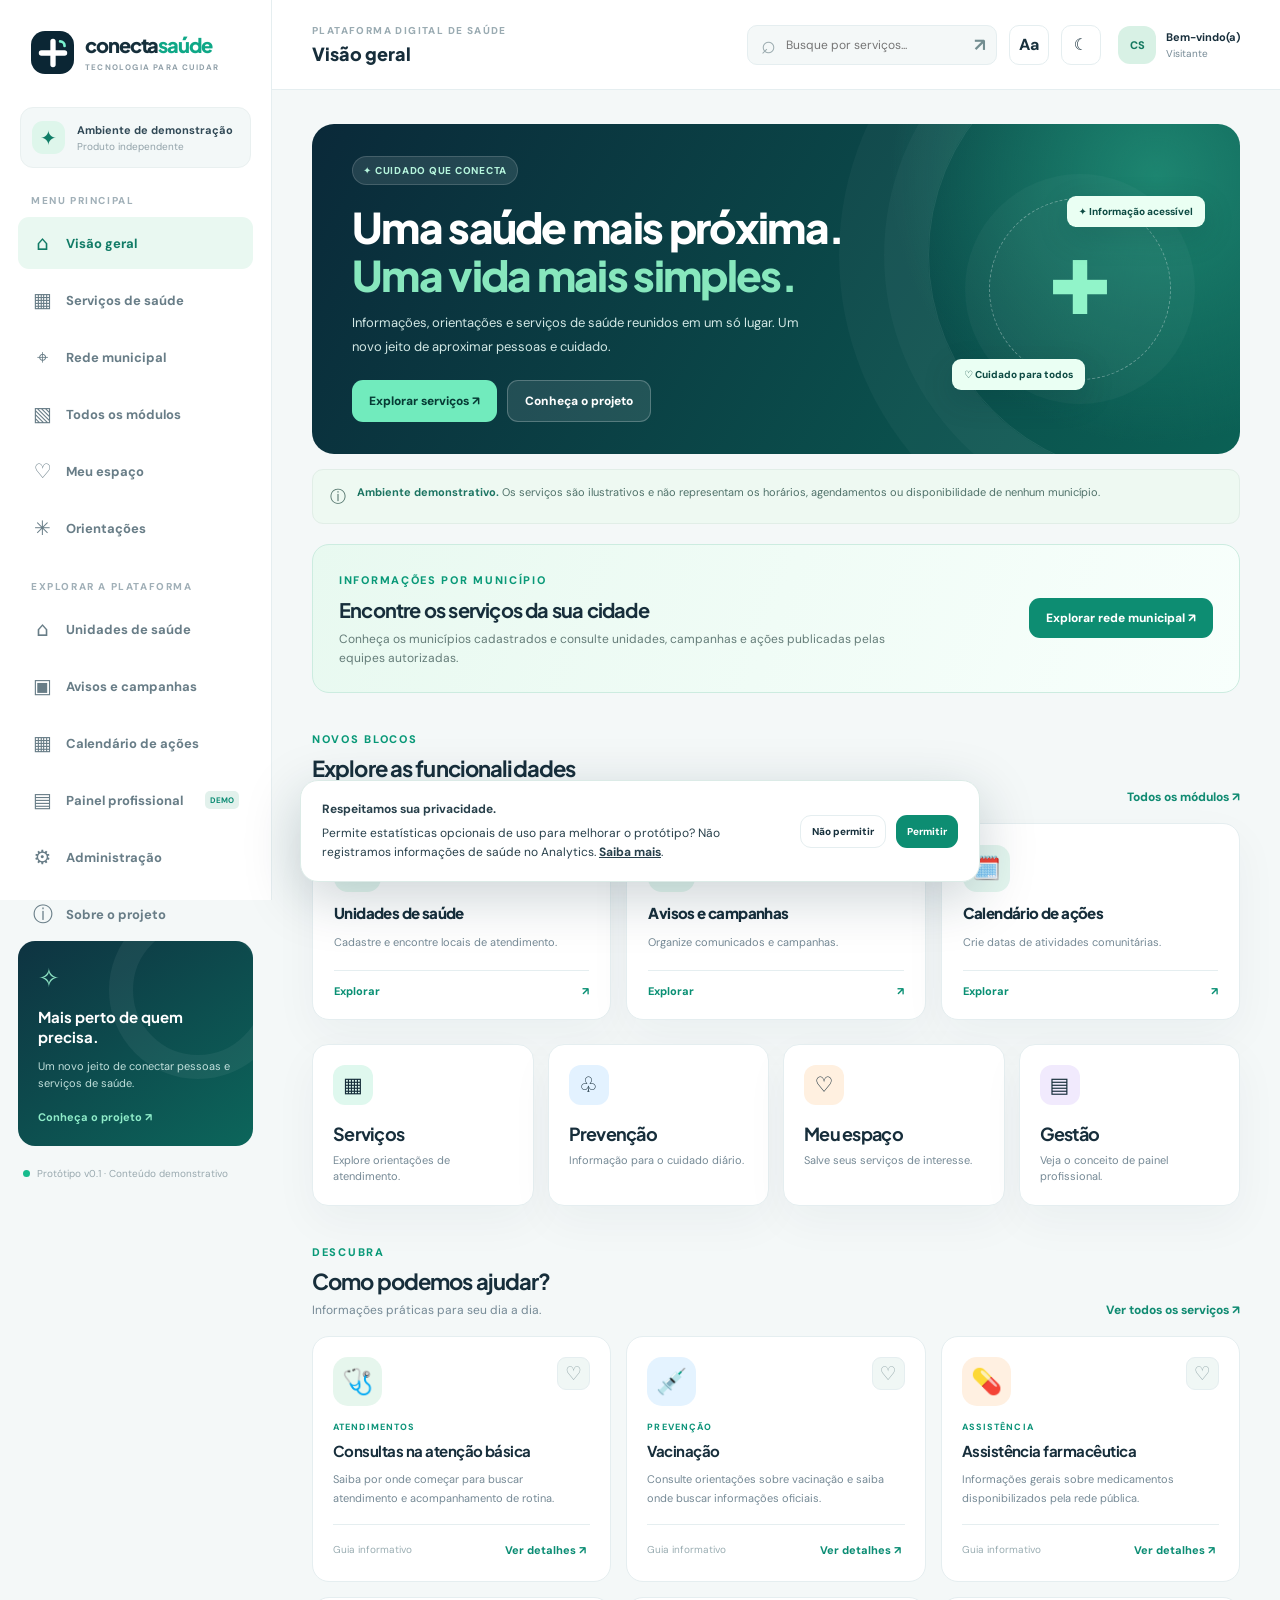
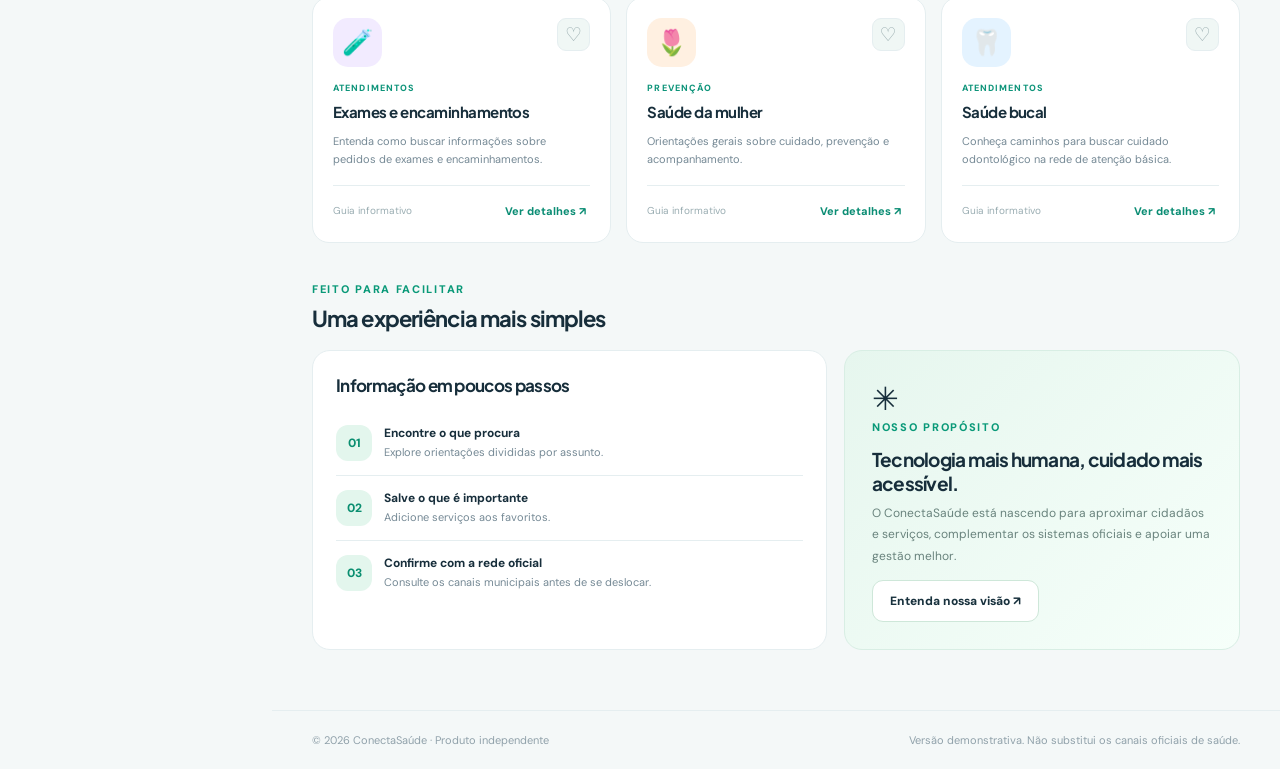
==== index.html @ b029bf80 "fix(pages): servir app via index na raiz e desativar Jekyll" ====
<!doctype html>
<html lang="pt-BR">
<head>
  <meta charset="UTF-8">
  <meta name="viewport" content="width=device-width, initial-scale=1">
  <title>ConectaSaúde — Abrindo aplicativo</title>
  <meta name="robots" content="noindex,follow">
  <meta name="theme-color" content="#0b2431">
  <meta http-equiv="refresh" content="0; url=./docs/">
  <script>
    // A origem do GitHub Pages publica a raiz da branch. A aplicação está em /docs/.
    // Conservar a seção atual (#servicos, #administracao etc.) durante o redirecionamento.
    const url = new URL("./docs/", window.location.href);
    url.search = window.location.search;
    url.hash = window.location.hash;
    window.location.replace(url.href);
  </script>
  <style>
    * { box-sizing: border-box; }
    body { min-height: 100vh; margin: 0; display: grid; place-items: center;
      background: #f4f8f8; color: #193a3e; font-family: system-ui, sans-serif; }
    main { max-width: 480px; text-align: center; padding: 32px; }
    h1 { font-size: 1.6rem; }
    a { color: #087866; font-weight: 700; }
  </style>
</head>
<body>
  <main>
    <h1>ConectaSaúde</h1>
    <p>Estamos abrindo o aplicativo...</p>
    <p><a href="./docs/">Toque aqui para entrar caso o redirecionamento não ocorra.</a></p>
  </main>
</body>
</html>
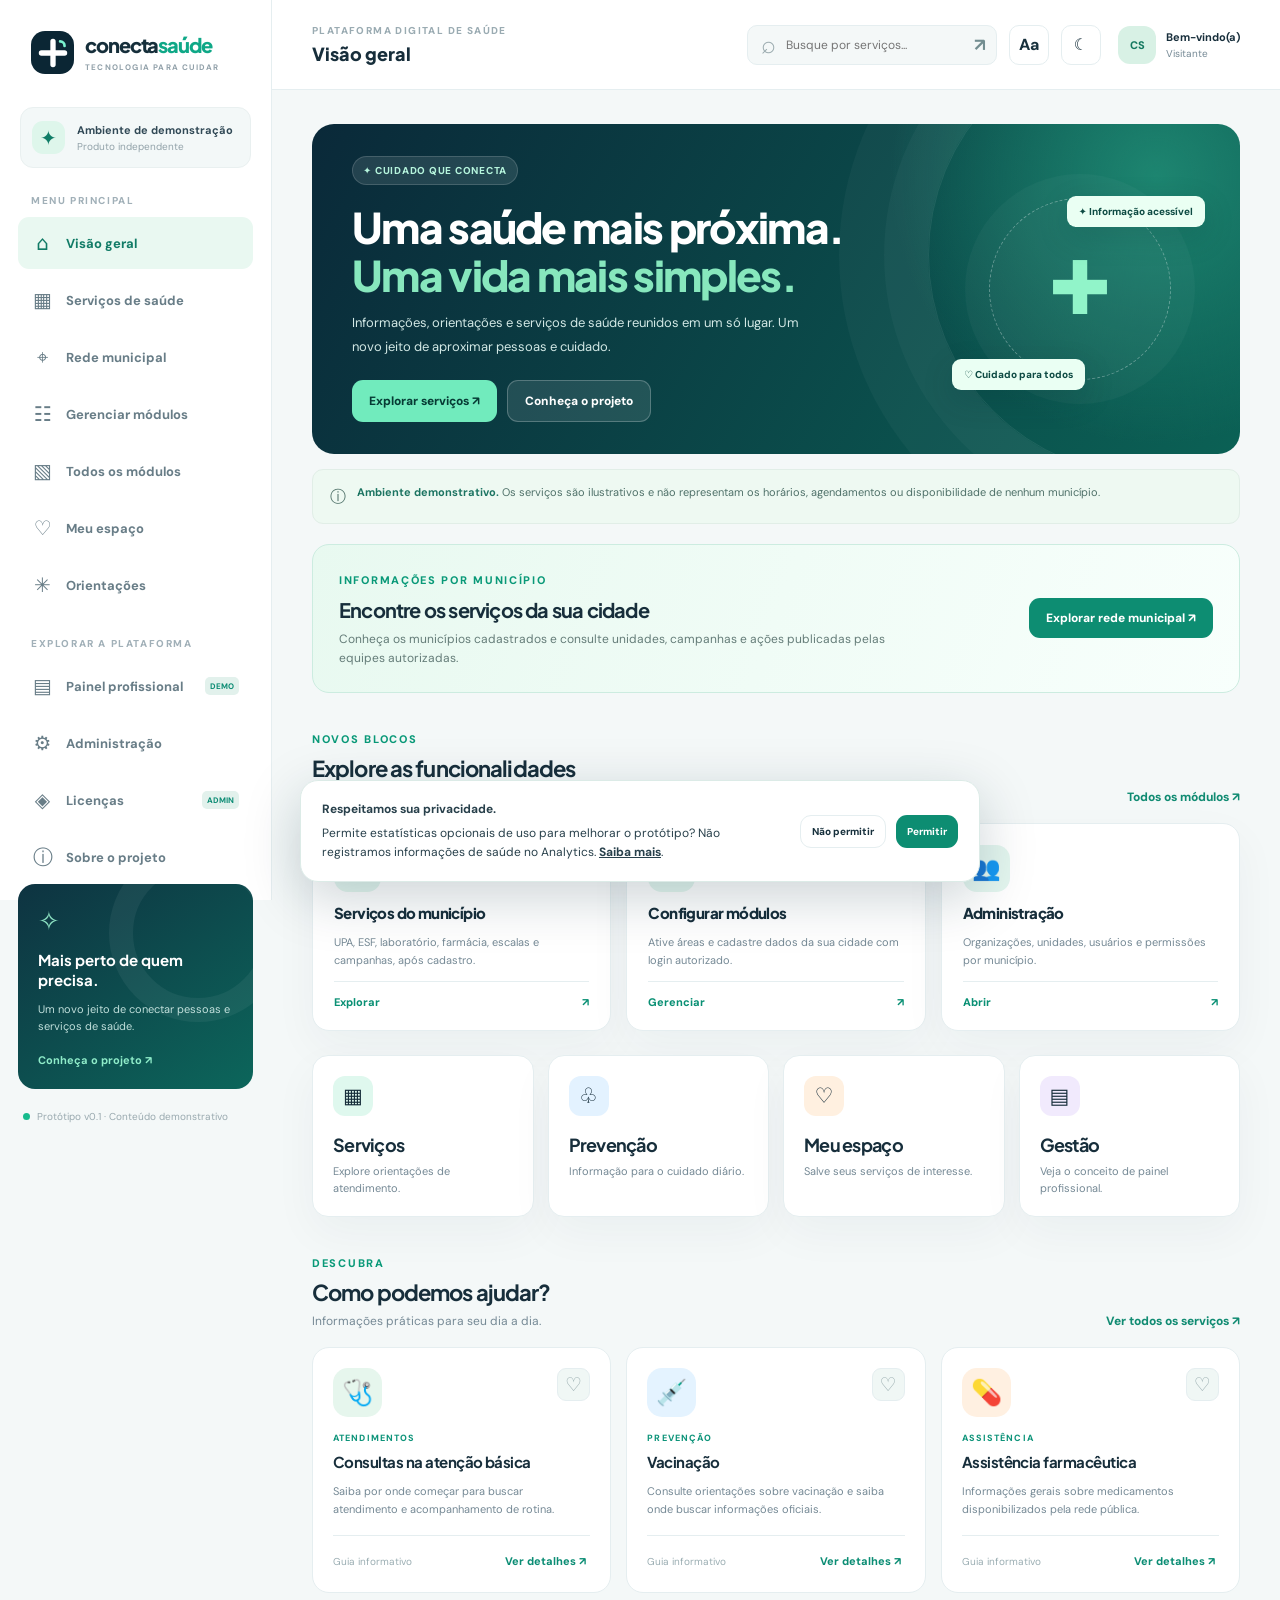
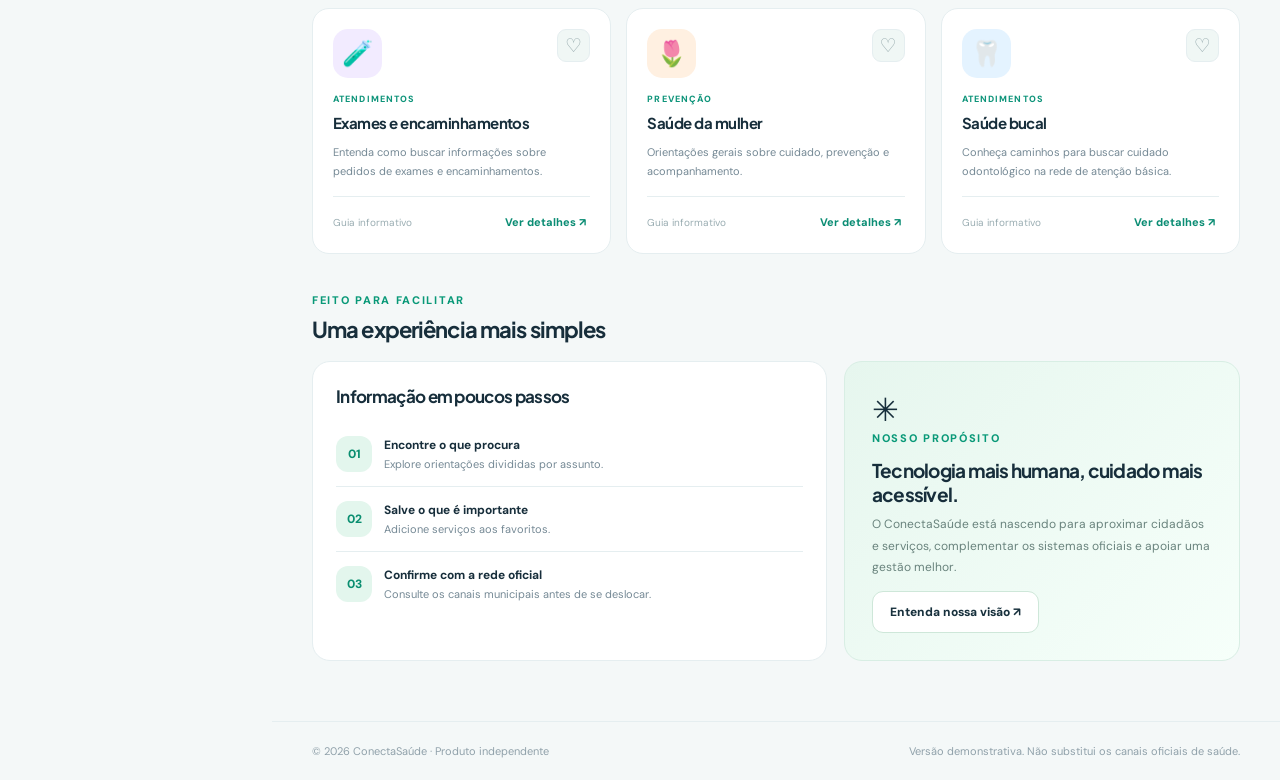
==== commit 581f5d09: "feat: migrar módulos do ConecteBR para portal municipal vazio e configurável" ====
--- a/index.html
+++ b/index.html
@@ -2,33 +2,85 @@
 <html lang="pt-BR">
 <head>
   <meta charset="UTF-8">
-  <meta name="viewport" content="width=device-width, initial-scale=1">
-  <title>ConectaSaúde — Abrindo aplicativo</title>
-  <meta name="robots" content="noindex,follow">
+  <meta name="viewport" content="width=device-width, initial-scale=1, viewport-fit=cover">
   <meta name="theme-color" content="#0b2431">
-  <meta http-equiv="refresh" content="0; url=./docs/">
-  <script>
-    // A origem do GitHub Pages publica a raiz da branch. A aplicação está em /docs/.
-    // Conservar a seção atual (#servicos, #administracao etc.) durante o redirecionamento.
-    const url = new URL("./docs/", window.location.href);
-    url.search = window.location.search;
-    url.hash = window.location.hash;
-    window.location.replace(url.href);
-  </script>
-  <style>
-    * { box-sizing: border-box; }
-    body { min-height: 100vh; margin: 0; display: grid; place-items: center;
-      background: #f4f8f8; color: #193a3e; font-family: system-ui, sans-serif; }
-    main { max-width: 480px; text-align: center; padding: 32px; }
-    h1 { font-size: 1.6rem; }
-    a { color: #087866; font-weight: 700; }
-  </style>
+  <meta name="description" content="ConectaSaúde: serviços, informações e cuidado mais perto de você. Plataforma independente em demonstração.">
+  <meta name="color-scheme" content="light dark">
+  <title>ConectaSaúde | Saúde mais próxima</title>
+  <link rel="icon" type="image/svg+xml" href="./docs/icon.svg">
+  <link rel="manifest" href="./docs/manifest.webmanifest">
+  <link rel="preconnect" href="https://fonts.googleapis.com">
+  <link rel="preconnect" href="https://fonts.gstatic.com" crossorigin>
+  <link href="https://fonts.googleapis.com/css2?family=DM+Sans:wght@400;500;600;700&family=Plus+Jakarta+Sans:wght@400;500;600;700;800&display=swap" rel="stylesheet">
+  <link rel="stylesheet" href="./docs/styles.css">
 </head>
 <body>
-  <main>
-    <h1>ConectaSaúde</h1>
-    <p>Estamos abrindo o aplicativo...</p>
-    <p><a href="./docs/">Toque aqui para entrar caso o redirecionamento não ocorra.</a></p>
-  </main>
+  <div class="app-shell">
+    <aside class="sidebar" aria-label="Navegação principal">
+      <a class="brand" href="#inicio" aria-label="ConectaSaúde — início">
+        <span class="brand-mark" aria-hidden="true"><svg viewBox="0 0 36 36" width="32" height="32" fill="none"><path d="M18 5v26M5 18h26" stroke="currentColor" stroke-width="6" stroke-linecap="round"/><path d="M26 5c2.8 0 5 2.2 5 5" stroke="#7af2cf" stroke-width="3" stroke-linecap="round"/></svg></span>
+        <span class="brand-type">conecta<span>saúde</span><small>TECNOLOGIA PARA CUIDAR</small></span>
+      </a>
+      <div class="workspace">
+        <span class="workspace-icon">✦</span>
+        <div><strong>Ambiente de demonstração</strong><small>Produto independente</small></div>
+      </div>
+      <p class="nav-label">MENU PRINCIPAL</p>
+      <nav class="sidebar-nav" aria-label="Seções do aplicativo">
+        <a href="#inicio" data-nav="inicio"><span aria-hidden="true">⌂</span> Visão geral</a>
+        <a href="#servicos" data-nav="servicos"><span aria-hidden="true">▦</span> Serviços de saúde</a>
+        <a href="#rede" data-nav="rede"><span aria-hidden="true">⌖</span> Rede municipal</a>
+        <a href="#gestao-modulos" data-nav="gestao-modulos"><span aria-hidden="true">☷</span> Gerenciar módulos</a>
+        <a href="#modulos" data-nav="modulos"><span aria-hidden="true">▧</span> Todos os módulos</a>
+        <a href="#meu-espaco" data-nav="meu-espaco"><span aria-hidden="true">♡</span> Meu espaço</a>
+        <a href="#orientacoes" data-nav="orientacoes"><span aria-hidden="true">✳</span> Orientações</a>
+      </nav>
+      <p class="nav-label nav-label--second">EXPLORAR A PLATAFORMA</p>
+      <nav class="sidebar-nav" aria-label="Ferramentas de demonstração">
+        
+        
+        
+        <a href="#gestao" data-nav="gestao"><span aria-hidden="true">▤</span> Painel profissional <em>DEMO</em></a>
+        <a href="#administracao" data-nav="administracao"><span aria-hidden="true">⚙</span> Administração</a>
+        <a href="#assinaturas" data-nav="assinaturas"><span aria-hidden="true">◈</span> Licenças <em>ADMIN</em></a>
+        <a href="#sobre" data-nav="sobre"><span aria-hidden="true">ⓘ</span> Sobre o projeto</a>
+      </nav>
+      <div class="sidebar-bottom">
+        <div class="help-card"><span class="help-illustration" aria-hidden="true">✧</span><strong>Mais perto de quem precisa.</strong><p>Um novo jeito de conectar pessoas e serviços de saúde.</p><a href="#sobre">Conheça o projeto <span aria-hidden="true">↗</span></a></div>
+        <div class="sidebar-foot"><span class="status-dot"></span> Protótipo v0.1 · Conteúdo demonstrativo</div>
+      </div>
+    </aside>
+    <div class="workspace-main">
+      <header class="topbar">
+        <div class="topbar-location"><span class="topbar-eyebrow">PLATAFORMA DIGITAL DE SAÚDE</span><strong id="pageTitle">Visão geral</strong></div>
+        <div class="topbar-actions">
+          <form class="top-search" id="globalSearchForm" role="search">
+            <span aria-hidden="true">⌕</span>
+            <input id="globalSearch" type="search" name="busca" placeholder="Busque por serviços..." aria-label="Buscar serviços de saúde" autocomplete="off">
+            <button type="submit" aria-label="Buscar">↗</button>
+          </form>
+          <button class="icon-button" id="textSizeButton" title="Aumentar texto" aria-label="Alternar tamanho do texto">Aa</button>
+          <button class="icon-button" id="themeButton" title="Alternar tema" aria-label="Alternar tema claro e escuro">☾</button>
+          <div class="profile-chip" aria-label="Ambiente de demonstração"><span class="avatar">CS</span><span><strong>Bem-vindo(a)</strong><small>Visitante</small></span></div>
+        </div>
+      </header>
+      <main id="view" class="page-content" tabindex="-1" aria-live="polite">
+        <div class="loading"><span class="loading-dot"></span> Preparando sua experiência...</div>
+      </main>
+      <footer class="footer"><span>© <span id="year"></span> ConectaSaúde · Produto independente</span><span>Versão demonstrativa. Não substitui os canais oficiais de saúde.</span></footer>
+    </div>
+    <nav class="bottom-nav" aria-label="Navegação para celular">
+      <a href="#inicio" data-nav="inicio"><span>⌂</span> Início</a>
+      <a href="#rede" data-nav="rede"><span>⌖</span> Minha cidade</a>
+      <a href="#meu-espaco" data-nav="meu-espaco"><span>♡</span> Meu espaço</a>
+      <a href="#modulos" data-nav="modulos"><span>▧</span> Módulos</a>
+    </nav>
+  </div>
+  <dialog id="serviceDialog" class="service-dialog" aria-labelledby="dialogTitle">
+    <div id="dialogContent"></div>
+  </dialog>
+  <div id="toast" class="toast" role="status" aria-live="polite" aria-atomic="true"></div>
+  <div id="analyticsBanner" class="consent-banner" hidden></div>
+  <script src="./docs/app.js" type="module"></script>
 </body>
-</html>
+</html>
--- a/docs/styles.css
+++ b/docs/styles.css
@@ -0,0 +1,142 @@
+:root{font-family:"DM Sans",system-ui,-apple-system,sans-serif;color:#172e3b;background:#f4f8f8;font-synthesis:none;--bg:#f4f8f8;--surface:#fff;--surface-alt:#f0f7f5;--text:#18313d;--muted:#758995;--line:#e5eef0;--brand:#0f846e;--brand-dark:#0b665b;--dark:#0b2634;--mint:#e6f8ef;--shadow:0 16px 45px rgba(22,49,59,.045)}
+*{box-sizing:border-box}html{scroll-behavior:smooth}body{margin:0;min-width:320px}button,input,select{font:inherit}button{cursor:pointer}a{text-decoration:none;color:inherit}h1,h2,h3,h4,p{margin-top:0}h1,h2,h3,h4{font-family:"Plus Jakarta Sans",sans-serif;letter-spacing:-.04em}button:focus-visible,a:focus-visible,input:focus-visible{outline:3px solid #70d6b7;outline-offset:3px}button:disabled{opacity:.55;cursor:not-allowed}
+.app-shell{display:grid;grid-template-columns:272px minmax(0,1fr);min-height:100vh}.sidebar{background:#fff;border-right:1px solid var(--line);padding:31px 18px 20px;display:flex;flex-direction:column;min-height:100vh;position:sticky;top:0;height:100vh}.brand{display:flex;gap:11px;align-items:center;padding:0 13px 33px}.brand-mark{width:43px;height:43px;display:grid;place-items:center;background:var(--dark);color:#fff;border-radius:14px}.brand-type{font-family:"Plus Jakarta Sans",sans-serif;color:#162f3b;font-weight:800;font-size:20px;letter-spacing:-1.1px;line-height:1}.brand-type>span{color:#0fa887}.brand-type small{display:block;font-family:"DM Sans",sans-serif;font-weight:700;letter-spacing:1.2px;font-size:8px;color:#91a0a9;margin-top:8px}.workspace{margin:0 2px 26px;display:flex;align-items:center;gap:12px;background:#f3f8f8;border:1px solid #e9f0f0;border-radius:13px;padding:13px 11px}.workspace-icon{width:33px;height:33px;display:grid;place-items:center;border-radius:11px;background:#def6eb;color:#107d67;font-size:20px}.workspace strong{display:block;font-size:11px;color:#314956}.workspace small{display:block;margin-top:3px;font-size:10px;color:#92a2a9}.nav-label{margin:0 13px 10px;font-size:10px;letter-spacing:1.6px;font-weight:800;color:#a1b0b8}.nav-label--second{margin-top:26px}.sidebar-nav{display:grid;gap:5px}.sidebar-nav a{padding:13px 14px;color:#687d87;display:flex;align-items:center;gap:13px;font-size:13px;font-weight:700;border-radius:11px;transition:.18s}.sidebar-nav a>span{font-size:20px;width:21px;text-align:center;font-weight:400}.sidebar-nav a.active,.sidebar-nav a:hover{background:#e9f8f1;color:#117b66}.sidebar-nav em{font-size:8px;margin-left:auto;background:#e2f1ec;padding:4px 5px;border-radius:5px;font-style:normal;color:#0a8b73}.sidebar-bottom{margin-top:auto}.help-card{background:linear-gradient(145deg,#0e3341,#0c665b);border-radius:17px;padding:20px;color:#fff;position:relative;overflow:hidden}.help-card:after{content:"";position:absolute;right:-34px;top:-40px;width:130px;height:130px;border:24px solid #ffffff0e;border-radius:50%}.help-illustration{font-size:26px;color:#8ce1c2;display:block;margin-bottom:12px}.help-card strong{font:700 15px/1.35 "Plus Jakarta Sans",sans-serif;display:block;max-width:156px}.help-card p{font-size:11px;line-height:1.6;color:#c0dfdb;margin:10px 0 12px}.help-card a{font-size:11px;font-weight:700;color:#8fecc9}.sidebar-foot{font-size:10px;color:#99a9af;display:flex;gap:7px;align-items:center;margin:21px 5px 1px}.status-dot{width:7px;height:7px;border-radius:50%;background:#17bb8d}
+.workspace-main{min-width:0;display:flex;flex-direction:column}.topbar{height:90px;background:var(--surface);border-bottom:1px solid var(--line);padding:0 40px;display:flex;align-items:center;justify-content:space-between;gap:20px}.topbar-location{display:flex;flex-direction:column;gap:6px}.topbar-eyebrow{font-size:10px;font-weight:800;color:#9aabb2;letter-spacing:1.4px}.topbar-location strong{font:800 18px/1.2 "Plus Jakarta Sans",sans-serif}.topbar-actions{display:flex;align-items:center;gap:12px}.top-search{height:40px;display:flex;align-items:center;gap:8px;border:1px solid var(--line);border-radius:10px;background:var(--bg);padding:0 6px 0 13px}.top-search>span{font-size:25px;line-height:0;color:#9babaf}.top-search input{background:transparent;border:0;outline:0;width:178px;font-size:12px;color:var(--text)}.top-search button{border:0;background:transparent;color:#738e91;font-weight:700;font-size:18px;padding:4px}.icon-button{border:1px solid var(--line);background:var(--surface);border-radius:10px;color:var(--text);height:40px;min-width:40px;font-weight:800}.icon-button:hover{background:var(--surface-alt)}.profile-chip{display:flex;align-items:center;gap:10px;margin-left:5px}.avatar{width:38px;height:38px;border-radius:12px;background:#d8f1e5;color:#13785f;display:grid;place-items:center;font-size:11px;font-weight:800}.profile-chip strong,.profile-chip small{display:block;white-space:nowrap}.profile-chip strong{font-size:11px}.profile-chip small{color:var(--muted);font-size:10px;margin-top:3px}
+.page-content{flex:1;max-width:1510px;width:100%;margin:auto;padding:34px 40px 60px}.footer{padding:22px 40px;display:flex;justify-content:space-between;gap:20px;font-size:11px;color:#90a1aa;border-top:1px solid var(--line);margin-top:auto}.bottom-nav{display:none}.section-kicker{text-transform:uppercase;font-size:11px;letter-spacing:1.7px;color:#099978;font-weight:800}.section-head{display:flex;align-items:end;justify-content:space-between;gap:18px;margin:34px 0 18px}.section-head h2{margin:6px 0 0;font-size:22px}.section-head p{margin:7px 0 0;font-size:12px;color:var(--muted)}.text-link{font-weight:800;font-size:12px;color:#108b72;white-space:nowrap}.text-link:hover{text-decoration:underline}.eyebrow{display:inline-flex;align-items:center;gap:8px;padding:7px 10px;border-radius:40px;background:#ffffff1b;border:1px solid #ffffff26;font-size:10px;font-weight:800;letter-spacing:.75px;color:#b5f4dc}
+.hero{background:radial-gradient(circle at 91% 16%,#1d8570 0,transparent 30%),linear-gradient(120deg,#0a2939,#0b6155);border-radius:22px;color:#fff;min-height:270px;padding:32px 40px;position:relative;overflow:hidden;display:flex;align-items:center;justify-content:space-between;gap:15px}.hero:after{content:"";position:absolute;width:440px;height:440px;border:1px solid #ffffff15;border-radius:50%;right:-130px;top:-90px;box-shadow:0 0 0 44px #ffffff08,0 0 0 89px #ffffff08}.hero-copy{max-width:575px;z-index:1}.hero h1{font-size:clamp(27px,3.3vw,43px);line-height:1.14;margin:18px 0 12px;font-weight:800}.hero h1 span{color:#87e7bd}.hero p{font-size:13px;line-height:1.8;color:#d2e8e5;max-width:450px;margin-bottom:22px}.hero-actions,.button-row{display:flex;gap:10px;flex-wrap:wrap}.btn{border:0;border-radius:11px;padding:12px 17px;display:inline-flex;justify-content:center;align-items:center;gap:9px;font-weight:800;font-size:12px;transition:transform .15s,background .15s}.btn:hover{transform:translateY(-1px)}.btn-primary{background:#71ebbd;color:#073b35}.btn-primary:hover{background:#a5fbd5}.btn-light{background:#ffffff1a;color:#fff;border:1px solid #ffffff3b}.btn-outline{background:var(--surface);border:1px solid var(--line);color:var(--text)}.btn-solid{background:#0d8d72;color:#fff}.hero-visual{width:240px;height:215px;display:grid;place-items:center;position:relative;z-index:1;flex-shrink:0}.hero-orbit{height:182px;width:182px;border-radius:50%;border:1px dashed #ffffff55;display:grid;place-items:center;background:#ffffff0c;box-shadow:0 0 0 24px #ffffff08}.hero-heart{font-size:74px;font-weight:700;color:#91f4c9;line-height:1}.float-pill{position:absolute;display:flex;align-items:center;gap:7px;color:#0e4b43;background:#eafff3;box-shadow:0 10px 30px #092e3430;font-size:10px;font-weight:800;padding:9px 12px;border-radius:9px}.float-pill--one{top:14px;right:-5px}.float-pill--two{bottom:7px;left:-8px}
+.notice{display:flex;align-items:flex-start;gap:11px;padding:13px 17px;border:1px solid #e1eee7;background:#eef9f2;border-radius:11px;color:#4f7169;font-size:11px;line-height:1.7;margin:15px 0 0}.notice strong{color:#1c7462}.notice-icon{font-size:16px;flex-shrink:0}.stats-grid{display:grid;grid-template-columns:repeat(4,minmax(0,1fr));gap:14px;margin-top:24px}.stat-card{background:var(--surface);border:1px solid var(--line);border-radius:16px;padding:20px;box-shadow:var(--shadow)}.stat-icon{width:40px;height:40px;display:grid;place-items:center;border-radius:12px;margin-bottom:17px;font-size:21px}.stat-icon--mint{background:#dff8ee}.stat-icon--blue{background:#e3f2ff}.stat-icon--peach{background:#fff0e0}.stat-icon--violet{background:#f1eafd}.stat-card h3{font-size:18px;margin:0 0 7px}.stat-card p{font-size:11px;color:var(--muted);margin:0;line-height:1.5}
+.service-grid{display:grid;grid-template-columns:repeat(3,minmax(0,1fr));gap:15px}.service-card{background:var(--surface);border:1px solid var(--line);border-radius:17px;padding:20px;min-width:0;display:flex;flex-direction:column;transition:transform .18s,box-shadow .18s}.service-card:hover{transform:translateY(-3px);box-shadow:0 18px 35px #092e3412}.service-top{display:flex;justify-content:space-between;align-items:flex-start;margin-bottom:15px}.service-icon{width:49px;height:49px;display:grid;place-items:center;border-radius:15px;font-size:25px;background:#e6f6ed}.service-icon[data-tone="blue"]{background:#e4f3ff}.service-icon[data-tone="peach"]{background:#fff0e1}.service-icon[data-tone="violet"]{background:#f2ebff}.favorite-btn{height:33px;width:33px;display:grid;place-items:center;border-radius:9px;background:var(--surface-alt);border:1px solid var(--line);font-size:19px;color:#95a9ac}.favorite-btn.is-favorite{background:#fff0ee;color:#df6d6d;border-color:#fce1dd}.service-card .category{font-size:9px;text-transform:uppercase;letter-spacing:1.1px;font-weight:800;color:#0e947a}.service-card h3{font-size:15px;margin:7px 0 9px;line-height:1.45;letter-spacing:-.035em}.service-card p{font-size:11px;color:var(--muted);line-height:1.7;flex:1;margin-bottom:16px}.service-bottom{display:flex;align-items:center;justify-content:space-between;gap:9px;padding-top:14px;border-top:1px solid var(--line)}.service-bottom small{font-size:10px;color:#9aadb2}.service-bottom button{font-size:11px;font-weight:800;border:0;background:none;color:#0b8d74;padding:4px}
+.split-grid{display:grid;grid-template-columns:minmax(0,1.3fr) minmax(260px,1fr);gap:17px}.panel{background:var(--surface);border:1px solid var(--line);border-radius:18px;padding:23px}.panel h3{font-size:17px;margin-bottom:15px}.panel p{font-size:12px;line-height:1.8;color:var(--muted)}.step-row{display:flex;align-items:center;gap:12px;padding:14px 0;border-bottom:1px solid var(--line)}.step-row:last-child{border:0}.step-number{background:#e3f6ed;color:#0a8e70;border-radius:12px;display:grid;place-items:center;flex:0 0 36px;height:36px;font-weight:800;font-size:12px}.step-row strong{display:block;font-size:12px}.step-row small{display:block;margin-top:4px;font-size:11px;color:var(--muted);line-height:1.4}.feature-panel{background:linear-gradient(135deg,#e6f6ee,#f6fffa);border:1px solid #d8eee4;border-radius:18px;padding:27px}.feature-panel h3{font-size:19px;margin:13px 0 8px}.feature-panel p{font-size:12px;line-height:1.8;color:#69837d}.feature-panel .feature-icon{font-size:32px}.feature-panel .btn-outline{border:1px solid #cee7d9}
+.page-heading{display:flex;justify-content:space-between;align-items:flex-start;gap:20px;margin:4px 0 22px}.page-heading h1{font-size:clamp(24px,3vw,34px);margin:6px 0 8px}.page-heading p{font-size:13px;color:var(--muted);line-height:1.7;max-width:700px;margin:0}.pill{display:inline-flex;align-items:center;background:#e6f7ef;color:#11836b;border-radius:100px;padding:7px 11px;white-space:nowrap;font-size:10px;font-weight:800}.filter-bar{display:flex;flex-wrap:wrap;gap:9px;margin:18px 0 22px}.filter-btn{border:1px solid var(--line);border-radius:100px;background:var(--surface);color:#728792;padding:10px 16px;font-size:11px;font-weight:800}.filter-btn.active,.filter-btn:hover{background:#0d846b;color:#fff;border-color:#0d846b}.search-inline{display:flex;align-items:center;gap:10px;padding:12px 14px;border:1px solid var(--line);background:var(--surface);border-radius:12px;width:100%;max-width:430px;margin:16px 0}.search-inline input{border:0;outline:0;flex:1;color:var(--text);background:transparent;font-size:12px;min-width:0}.empty-state{text-align:center;padding:52px 24px;background:var(--surface);border:1px dashed #cadae0;border-radius:18px;color:var(--muted)}.empty-state strong{display:block;color:var(--text);font-size:15px;margin:12px 0 7px}.empty-state p{font-size:12px;line-height:1.7}.mini-list{display:grid;gap:9px}.check-row{display:flex;gap:12px;align-items:center;padding:13px;border:1px solid var(--line);border-radius:12px;background:var(--surface)}.check-row input{accent-color:#0c9274;width:17px;height:17px}.check-row span{font-size:12px;font-weight:600}.check-row.checked span{text-decoration:line-through;color:var(--muted)}.resource-card{display:flex;flex-direction:column;gap:10px;padding:20px;background:var(--surface);border:1px solid var(--line);border-radius:16px}.resource-card .resource-emoji{font-size:25px}.resource-card h3{font-size:15px;margin:0}.resource-card p{font-size:12px;line-height:1.7;color:var(--muted);margin:0;flex:1}.resource-card a{font-size:12px;font-weight:800;color:#0b8e73}.resources-grid{display:grid;grid-template-columns:repeat(3,minmax(0,1fr));gap:15px}.disclaimer{background:#fff8e9;border:1px solid #f6e8c5;color:#87663b;border-radius:11px;padding:13px 16px;font-size:11px;line-height:1.7;margin:0 0 20px}.metrics-grid{display:grid;grid-template-columns:repeat(3,1fr);gap:14px}.metric{padding:22px;background:var(--surface);border:1px solid var(--line);border-radius:17px}.metric span{display:block;font-size:11px;color:var(--muted);font-weight:700}.metric strong{font:800 33px "Plus Jakarta Sans",sans-serif;letter-spacing:-1.5px;display:block;margin:10px 0 6px}.metric small{font-size:10px;color:#138d70;font-weight:700}.bar-chart{display:flex;align-items:end;justify-content:space-around;gap:13px;height:190px;border-bottom:1px solid var(--line);padding:12px 5px 0}.bar-column{display:flex;align-items:center;flex-direction:column;justify-content:end;height:100%;flex:1;gap:9px}.bar-shape{background:linear-gradient(#35c99e,#087866);border-radius:9px 9px 0 0;width:65%;max-width:50px;min-height:4px}.bar-column small{font-size:10px;color:var(--muted)}.table-like{width:100%;border-collapse:collapse}.table-like td,.table-like th{border-bottom:1px solid var(--line);padding:14px 8px;text-align:left;font-size:11px}.table-like th{color:var(--muted);font-weight:800}.table-like tr:last-child td{border-bottom:0}.table-like td:last-child{text-align:right}.tag{padding:5px 9px;background:#e9f8ef;border-radius:7px;color:#118769;font-size:10px;font-weight:800}.tag.warn{background:#fff2db;color:#a77930}
+.service-dialog{width:min(510px,calc(100vw - 32px));border:1px solid var(--line);border-radius:21px;box-shadow:0 40px 100px #0b29384a;background:var(--surface);color:var(--text);padding:28px;max-height:min(80vh,740px)}.service-dialog::backdrop{background:#0c293dc4;backdrop-filter:blur(4px)}.dialog-close{float:right;background:var(--surface-alt);color:var(--text);border:0;border-radius:10px;height:32px;width:32px;font-size:20px}.dialog-emoji{font-size:39px;margin:9px 0}.service-dialog h2{font-size:22px;margin:9px 0}.service-dialog p,.service-dialog li{font-size:12px;color:var(--muted);line-height:1.85}.service-dialog ul{padding-left:19px}.service-dialog .btn{margin-top:6px}
+.toast{position:fixed;bottom:28px;right:26px;background:#0a3441;color:#fff;padding:13px 18px;border-radius:12px;font-size:12px;box-shadow:0 20px 40px #102f3a38;z-index:15;opacity:0;transform:translateY(20px);pointer-events:none;transition:.25s;max-width:320px}.toast.show{opacity:1;transform:translateY(0)}.consent-banner{position:fixed;z-index:20;bottom:18px;left:50%;transform:translateX(-50%);width:min(680px,calc(100vw - 30px));padding:19px 21px;box-shadow:0 15px 55px #092d3b35;border-radius:18px;background:#fff;color:#28404b;border:1px solid #dcebe7;display:flex;align-items:center;gap:18px}.consent-banner[hidden]{display:none}.consent-banner p{font-size:12px;line-height:1.6;margin:0;flex:1}.consent-banner strong{display:block;margin-bottom:4px}.consent-banner .button-row{flex-shrink:0}.consent-banner .btn{padding:9px 11px;font-size:10px}.loading{min-height:240px;display:flex;align-items:center;justify-content:center;gap:12px;color:var(--muted);font-size:13px}.loading-dot{width:11px;height:11px;border-radius:50%;background:#1bba96;box-shadow:0 0 0 5px #1bba9619}
+body.dark{--bg:#0e1b24;--surface:#142935;--surface-alt:#193640;--text:#e7f4f2;--muted:#a3b6bc;--line:#26414b;--brand:#47cead;--shadow:none;color:var(--text);background:var(--bg)}body.dark .sidebar{background:var(--surface)}body.dark .brand-type{color:var(--text)}body.dark .workspace{background:#1e3945;border-color:var(--line)}body.dark .workspace strong,body.dark .topbar-location strong{color:var(--text)}body.dark .sidebar-nav a.active,body.dark .sidebar-nav a:hover{background:#193e3a;color:#83efc4}body.dark .notice{background:#183c35;border-color:#255648;color:#abdbca}body.dark .notice strong{color:#8af4d0}body.dark .feature-panel{background:#184037;border-color:#275b4b}body.dark .feature-panel p{color:#b6d6cd}body.dark .disclaimer{background:#4a391d;border-color:#6c542d;color:#eed4a8}body.dark .consent-banner{background:#19333d;color:#fff;border-color:#28535b}body.dark .brand-mark{background:#266756}
+body.large-text{font-size:115%}body.large-text .service-card p,body.large-text .panel p,body.large-text .resource-card p{font-size:13px}body.large-text .sidebar-nav a,body.large-text .stat-card p{font-size:14px}body.large-text .service-card h3{font-size:17px}
+@media(max-width:1200px){.app-shell{grid-template-columns:235px minmax(0,1fr)}.sidebar{padding-left:12px;padding-right:12px}.topbar{padding:0 25px}.page-content{padding:28px 25px 48px}.hero{padding:28px}.hero-visual{width:175px}.stats-grid{grid-template-columns:repeat(2,1fr)}.service-grid{grid-template-columns:repeat(2,minmax(0,1fr))}.footer{padding:18px 25px}}
+@media(max-width:900px){.app-shell{display:block}.sidebar{display:none}.topbar{height:70px;padding:0 20px}.page-content{padding:22px 20px 100px}.topbar-eyebrow{font-size:9px}.top-search input{width:125px}.profile-chip{display:none}.bottom-nav{display:flex;position:fixed;z-index:12;left:0;right:0;bottom:0;background:var(--surface);border-top:1px solid var(--line);padding:8px 9px max(8px,env(safe-area-inset-bottom));justify-content:space-around;box-shadow:0 -8px 30px #031c2410}.bottom-nav a{min-width:68px;display:flex;flex-direction:column;gap:3px;align-items:center;justify-content:center;color:var(--muted);font-size:10px;font-weight:700;padding:6px}.bottom-nav a span{font-size:23px;line-height:1}.bottom-nav a.active{color:#139877}.footer{padding:18px 20px 95px}.toast{bottom:90px}}
+@media(max-width:620px){.topbar{gap:8px;height:68px;padding:0 15px}.topbar-eyebrow{font-size:8px;letter-spacing:.7px}.topbar-location strong{font-size:15px}.top-search{display:none}.topbar-actions{gap:6px}.icon-button{height:35px;min-width:35px}.page-content{padding:15px 14px 95px}.hero{min-height:auto;padding:27px 23px;border-radius:17px}.hero h1{font-size:28px}.hero p{font-size:12px}.hero-visual{display:none}.section-head{margin-top:27px}.section-head h2{font-size:19px}.service-grid{grid-template-columns:1fr;gap:10px}.stats-grid{grid-template-columns:repeat(2,minmax(0,1fr));gap:9px;margin-top:13px}.stat-card{padding:15px 12px}.stat-card h3{font-size:14px}.stat-icon{width:35px;height:35px;margin-bottom:12px}.split-grid,.metrics-grid,.resources-grid{grid-template-columns:1fr}.panel{padding:17px}.page-heading{align-items:flex-start;flex-direction:column}.page-heading h1{font-size:25px}.consent-banner{display:block;bottom:87px}.consent-banner .button-row{margin-top:12px}.footer{display:block;line-height:1.8}.footer span{display:block}.service-card{padding:17px}.metric strong{font-size:28px}}
+/* Módulos de serviços públicos — demonstração local */
+.module-grid,.data-grid{display:grid;grid-template-columns:repeat(3,minmax(0,1fr));gap:15px}
+.module-card,.data-card,.form-panel{border:1px solid var(--line);border-radius:17px;background:var(--surface);box-shadow:var(--shadow)}
+.module-card{padding:21px;display:flex;flex-direction:column;gap:11px;min-height:197px;transition:transform .18s,box-shadow .18s}
+.module-card:hover{transform:translateY(-3px);box-shadow:0 16px 28px #092e3413}
+.module-bubble{width:47px;height:47px;flex-shrink:0;display:grid;place-items:center;background:#e4f6ef;border-radius:14px;font-size:23px}
+.module-card-title{font-family:"Plus Jakarta Sans",sans-serif;font-size:15px;font-weight:800;letter-spacing:-.04em}
+.module-card-description{font-size:11px;color:var(--muted);line-height:1.7;flex:1}
+.module-card-foot{font-size:11px;color:#0a9074;font-weight:800;display:flex;align-items:center;justify-content:space-between;border-top:1px solid var(--line);padding-top:13px}
+.module-toolbar{display:flex;justify-content:space-between;align-items:center;gap:12px;flex-wrap:wrap;margin:20px 0}
+.module-search{margin:0;max-width:480px}
+.data-card{padding:21px;display:flex;flex-direction:column;gap:8px;min-width:0}
+.data-card-top{display:flex;align-items:center;justify-content:space-between;margin-bottom:5px}
+.data-card h3{font-size:17px;margin:4px 0;line-height:1.4}
+.data-caption{font-size:12px;line-height:1.65;color:var(--muted);margin:0 0 11px;overflow-wrap:anywhere}
+.data-detail{display:grid;gap:4px;padding:9px 0;border-top:1px solid var(--line);font-size:11px}
+.data-detail strong{font-size:10px;color:var(--text)}
+.data-detail span{color:var(--muted);line-height:1.5;overflow-wrap:anywhere}
+.data-card-actions{display:flex;flex-wrap:wrap;gap:8px;margin-top:auto;padding-top:12px}
+.data-card-actions .btn{padding:9px 12px;font-size:11px}
+.btn-danger{color:#bb4c4c;border-color:#f0d3d3}
+.module-caption{font-size:11px;color:var(--muted);line-height:1.65}
+.form-panel{margin-top:23px;padding:23px;scroll-margin-top:100px}
+.form-header h2{font-size:22px;margin:7px 0 5px}
+.form-header p{font-size:12px;color:var(--muted);line-height:1.7}
+.module-form{display:grid;grid-template-columns:repeat(2,minmax(0,1fr));gap:15px;margin-top:21px}
+.input-field{display:flex;flex-direction:column;gap:7px;min-width:0}
+.input-field label{font-size:11px;font-weight:800;color:var(--text)}
+.input-field input,.input-field select,.input-field textarea{width:100%;min-height:42px;padding:10px 12px;border:1px solid var(--line);border-radius:10px;background:var(--bg);color:var(--text);font-size:12px}
+.input-field textarea{resize:vertical;min-height:96px;line-height:1.6}
+.input-field :focus{outline:2px solid #35c39b;outline-offset:1px}
+.field-wide,.form-actions{grid-column:1/-1}
+.form-actions{display:flex;align-items:center;gap:9px;flex-wrap:wrap;margin-top:5px}
+body.dark .module-bubble{background:#234d45}
+@media(max-width:1200px){.module-grid,.data-grid{grid-template-columns:repeat(2,minmax(0,1fr))}}
+@media(max-width:620px){.module-grid,.data-grid{grid-template-columns:1fr}.module-grid--compact{grid-template-columns:1fr}.module-card{min-height:150px}.module-form{grid-template-columns:1fr}.form-panel{padding:17px}.module-toolbar .module-search{max-width:none;width:100%}.module-toolbar>.btn{width:100%}.data-card{padding:17px}}
+
+/* Rede pública e gestão autenticada */
+.network-promo{display:flex;align-items:center;justify-content:space-between;gap:20px;padding:23px 26px;border:1px solid #ccece0;background:linear-gradient(110deg,#e8f9f0,#f8fffc);border-radius:17px;margin-top:20px}
+.network-promo h2{font-size:20px;margin:8px 0}.network-promo p{font-size:12px;color:#647c78;line-height:1.6;margin:0;max-width:560px}
+.network-promo>.btn{flex-shrink:0}
+.network-controls{display:grid;grid-template-columns:1fr 1fr;gap:20px}
+.admin-identity{display:flex;align-items:center;justify-content:space-between;gap:18px;border:1px solid var(--line);background:var(--surface);padding:17px 20px;border-radius:16px;margin:0 0 20px}
+.admin-identity strong{font-size:13px}.admin-identity p{margin:6px 0 0;color:var(--muted);font-size:11px;line-height:1.6;overflow-wrap:anywhere}.admin-identity code{font-size:10px}
+.admin-intro{max-width:570px;margin:16px auto;padding:32px;display:flex;align-items:flex-start;flex-direction:column;gap:12px}.admin-intro h2{font-size:22px;margin:0}.admin-intro p{font-size:12px;color:var(--muted);line-height:1.8;margin:0}
+.admin-accordion{margin:0 0 18px}.admin-accordion summary{font-size:13px;color:var(--brand);font-weight:800;cursor:pointer}.admin-accordion .module-form{margin-top:17px}
+.admin-top{display:flex;align-items:end;justify-content:space-between;gap:20px;margin:17px 0}
+.admin-top>.input-field{width:min(390px,100%)}.admin-top-status{font-size:11px;color:var(--muted);padding-bottom:11px}
+.admin-toggle{display:flex;gap:10px;align-items:center;line-height:1.6}.admin-toggle input{height:18px;width:18px;accent-color:#0f9879}
+.admin-editor{scroll-margin-top:110px}.admin-editor h2{font-size:21px;margin-top:8px}
+.input-field small{font-size:10px;color:var(--muted)}
+body.dark .network-promo{background:#193b36;border-color:#316651}body.dark .network-promo p{color:#b5d8ce}
+@media(max-width:750px){.network-promo{align-items:flex-start;flex-direction:column}.network-controls{grid-template-columns:1fr}.admin-top{align-items:flex-start;flex-direction:column}.admin-identity{align-items:flex-start;flex-direction:column}.admin-identity code{font-size:9px;overflow-wrap:anywhere}}
+
+/* Licenças e assinaturas — painel privado do Superadmin */
+.billing-top{display:flex;align-items:center;justify-content:space-between;gap:12px;background:var(--surface);border:1px solid var(--line);border-radius:15px;padding:16px 20px;margin:0 0 18px}
+.billing-top strong{font-size:13px}.billing-top p{font-size:11px;color:var(--muted);margin:5px 0 0}
+.license-metrics{display:grid;grid-template-columns:repeat(4,minmax(0,1fr));gap:13px;margin-bottom:20px}
+.license-metric{background:var(--surface);border:1px solid var(--line);border-radius:15px;padding:20px;display:flex;flex-direction:column;gap:8px}
+.license-metric span{font-size:11px;line-height:1.5;color:var(--muted);font-weight:700}
+.license-metric strong{font:800 29px "Plus Jakarta Sans",sans-serif;letter-spacing:-1px}
+.billing-layout{display:grid;grid-template-columns:minmax(240px,.78fr) minmax(0,1.5fr);gap:18px;align-items:start}
+.billing-directory{position:sticky;top:20px;max-height:75vh;overflow:auto}
+.billing-directory .section-head{margin:0 0 16px}.billing-directory h2{font-size:18px}.billing-directory .section-head p{font-size:11px}
+.license-list{display:grid;gap:8px}
+.license-entry{width:100%;display:flex;gap:10px;align-items:center;justify-content:space-between;text-align:left;border:1px solid var(--line);border-radius:12px;background:var(--surface-alt);color:var(--text);padding:13px}
+.license-entry.selected{border-color:#32b293;box-shadow:0 0 0 2px #32b29327}
+.license-entry-main{min-width:0;display:grid;gap:5px}.license-entry-main strong{font-size:12px;overflow-wrap:anywhere}.license-entry-main small{font-size:10px;color:var(--muted)}
+.license-badge{white-space:nowrap;padding:6px 9px;border-radius:20px;font-size:10px;font-weight:800;background:var(--surface-alt);color:var(--muted)}
+.license-badge.good{background:#e0f9ec;color:#077952}.license-badge.warn{background:#fff3da;color:#97611f}
+.license-badge.bad{background:#ffebeb;color:#a83333}.license-badge.neutral{background:#ebeff2;color:#67747f}
+.billing-details{display:grid;gap:17px;min-width:0}.billing-editor h2{font-size:22px;margin:7px 0}.billing-editor-head{display:flex;justify-content:space-between;gap:12px;align-items:flex-start}
+.billing-editor-head p{font-size:11px;line-height:1.65;color:var(--muted)}
+.billing-editor .module-form{margin-top:18px}.billing-editor .disclaimer{margin:18px 0}
+.billing-history h3{margin:0 0 16px}.history-list{display:grid;gap:9px}.history-item{display:flex;align-items:center;gap:15px;border-bottom:1px solid var(--line);padding:10px 0}
+.history-item span,.history-item small{font-size:11px;color:var(--muted)}.history-item strong{font-size:12px}.history-item small{margin-left:auto;overflow-wrap:anywhere}
+body.dark .license-badge.good{background:#204e3c;color:#8ceec5}body.dark .license-badge.warn{background:#4d3b26;color:#ffd08b}
+body.dark .license-badge.bad{background:#512e34;color:#ffa3ad}body.dark .license-badge.neutral{background:#31444f;color:#d3e1e7}
+@media(max-width:1130px){.license-metrics{grid-template-columns:repeat(2,minmax(0,1fr))}.billing-layout{grid-template-columns:1fr}.billing-directory{position:static;max-height:none}}
+@media(max-width:640px){.license-metric{padding:15px}.license-metric strong{font-size:24px}.billing-top{flex-direction:column;align-items:flex-start}.billing-editor-head{flex-direction:column}.license-entry{gap:6px}.history-item{align-items:flex-start;flex-wrap:wrap;gap:5px}.history-item small{margin-left:0;width:100%}}
+
+/* Erros de autenticação: visíveis até a próxima tentativa */
+.auth-error{max-width:680px;margin:18px auto;border-color:#e6b8b8;background:#fff8f5;}
+.auth-error h3{font-size:16px;color:#9b3636;margin-bottom:8px;}
+.auth-error p{font-size:12px;color:#6b5252;line-height:1.7;margin:8px 0;}
+.auth-error code{display:inline-block;padding:7px 11px;border-radius:8px;background:#ffe9e1;color:#912d2d;font-weight:800;font-size:12px}
+.auth-error a{font-size:12px;font-weight:800;color:#a03d39;text-decoration:underline}
+body.dark .auth-error{background:#412b2d;border-color:#704b4f}
+body.dark .auth-error h3,body.dark .auth-error p,body.dark .auth-error a{color:#ffbaba}
+
+/* ConecteBR → ConectaSaúde: estrutura municipal modular, sem registros predefinidos */
+.portal-choose{display:flex;gap:13px;align-items:center;flex-wrap:wrap;background:var(--surface);border:1px solid var(--line);border-radius:15px;padding:15px 19px;margin:18px 0}
+.portal-choose label{font-size:11px;font-weight:800;color:var(--muted)}
+.portal-choose select{min-height:42px;max-width:420px;min-width:min(300px,100%);border:1px solid var(--line);background:var(--bg);color:var(--text);border-radius:10px;padding:8px 13px}
+.portal-shell{display:grid;grid-template-columns:minmax(245px,.8fr) minmax(0,2fr);align-items:start;gap:18px}
+.portal-nav{position:sticky;top:20px;max-height:78vh;overflow:auto;scrollbar-width:thin}
+.portal-nav>h3{font-size:15px;margin:0 0 15px}.portal-module-list{display:grid;gap:7px}
+.portal-module{display:flex;align-items:center;gap:9px;width:100%;text-align:left;border-radius:12px;padding:10px;border:1px solid transparent;color:var(--text);background:transparent;transition:background .18s,border-color .18s}
+.portal-module:hover,.portal-module.active{background:var(--surface-alt);border-color:var(--line)}
+.portal-module.active{border-color:#4bbd98}
+.portal-module .module-bubble{height:37px;width:37px;border-radius:10px;font-size:17px}
+.portal-module>span:nth-child(2){flex:1;min-width:0}
+.portal-module strong,.portal-module small{display:block;line-height:1.5}
+.portal-module strong{font-size:11px}.portal-module small{font-size:10px;color:var(--muted)}
+.portal-module>.license-badge{font-size:9px}
+.portal-content{min-width:0;display:grid;gap:15px}
+.portal-content>.empty-state{min-height:220px}
+.portal-heading{display:flex;align-items:center;justify-content:space-between;gap:15px;padding:17px;background:var(--surface);border:1px solid var(--line);border-radius:16px}
+.portal-heading>div{display:flex;gap:13px;align-items:center;min-width:0}.portal-heading h2{font-size:21px;margin:5px 0}
+.portal-heading p{color:var(--muted);font-size:11px;line-height:1.6;margin:0}.portal-heading .section-kicker{font-size:9px}
+.portal-content>.data-grid{grid-template-columns:repeat(2,minmax(0,1fr))}
+.portal-block>h3{font-size:16px;margin:0 0 15px}
+.portal-upa-grid{display:grid;grid-template-columns:repeat(2,minmax(0,1fr));gap:13px}
+.portal-upa-grid .panel h2{font-size:25px;margin:8px 0 11px}
+.portal-upa-grid .panel p{margin:0}
+.portal-week{display:grid;grid-template-columns:repeat(2,minmax(0,1fr));gap:10px}
+.portal-week>div{border:1px solid var(--line);background:var(--surface-alt);border-radius:11px;padding:12px;display:grid;gap:7px}
+.portal-week strong{font-size:11px}.portal-week span{font-size:11px;color:var(--muted);overflow-wrap:anywhere}
+.portal-request-list{display:grid;gap:9px}
+.portal-request{display:flex;justify-content:space-between;align-items:center;gap:15px;border:1px solid var(--line);border-radius:12px;padding:13px}
+.portal-request strong{font-size:12px}.portal-request p,.portal-request small{font-size:11px;color:var(--muted);margin:6px 0 0}
+.portal-request select{background:var(--bg);color:var(--text);border-radius:10px;border:1px solid var(--line);padding:9px;font-size:11px}
+.portal-content .input-field textarea{background:var(--bg)}
+@media(max-width:1150px){.portal-shell{grid-template-columns:1fr}.portal-nav{position:static;max-height:none}.portal-module-list{display:grid;grid-template-columns:repeat(2,minmax(0,1fr))}}
+@media(max-width:740px){.portal-choose{align-items:flex-start;flex-direction:column}.portal-choose select{width:100%;min-width:0}.portal-upa-grid,.portal-week{grid-template-columns:1fr}.portal-content>.data-grid,.portal-module-list{grid-template-columns:1fr}.portal-heading{align-items:flex-start;flex-wrap:wrap}.portal-heading>.btn{width:100%}.portal-request{align-items:flex-start;flex-direction:column}}
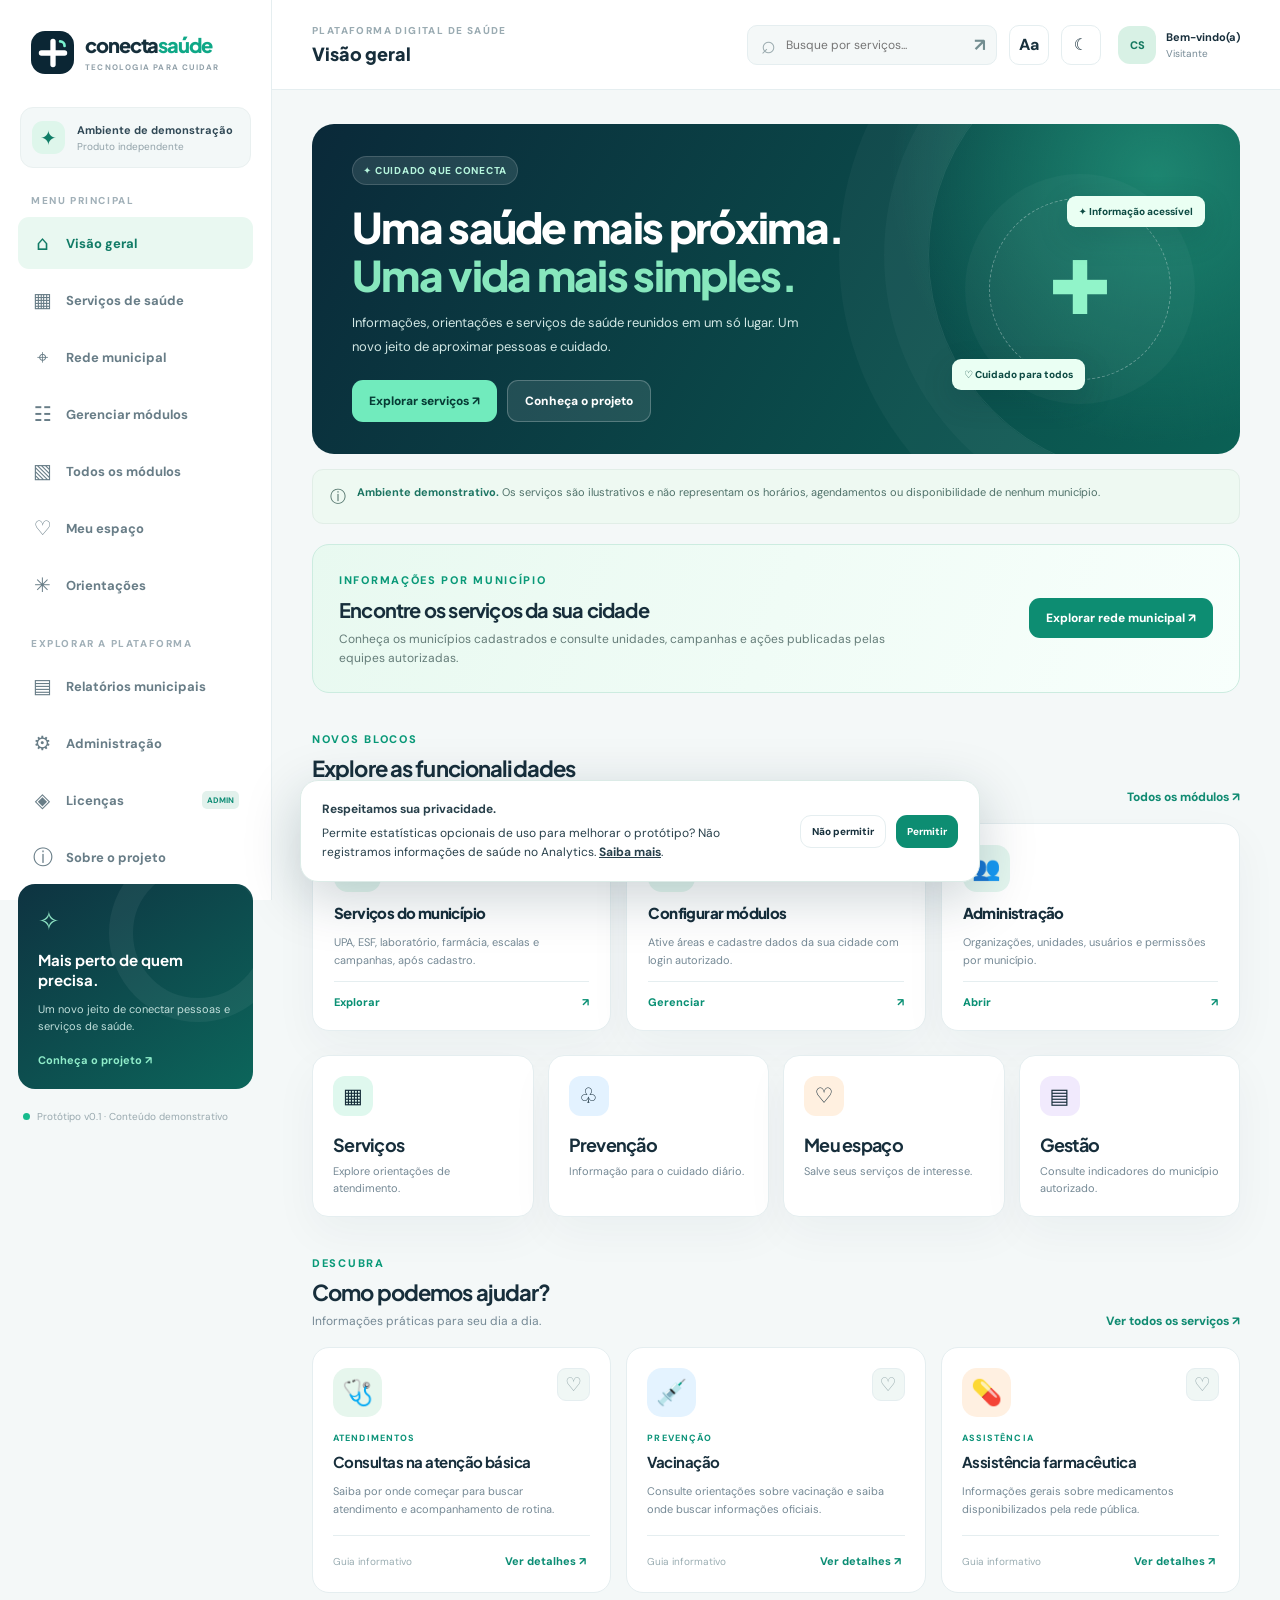
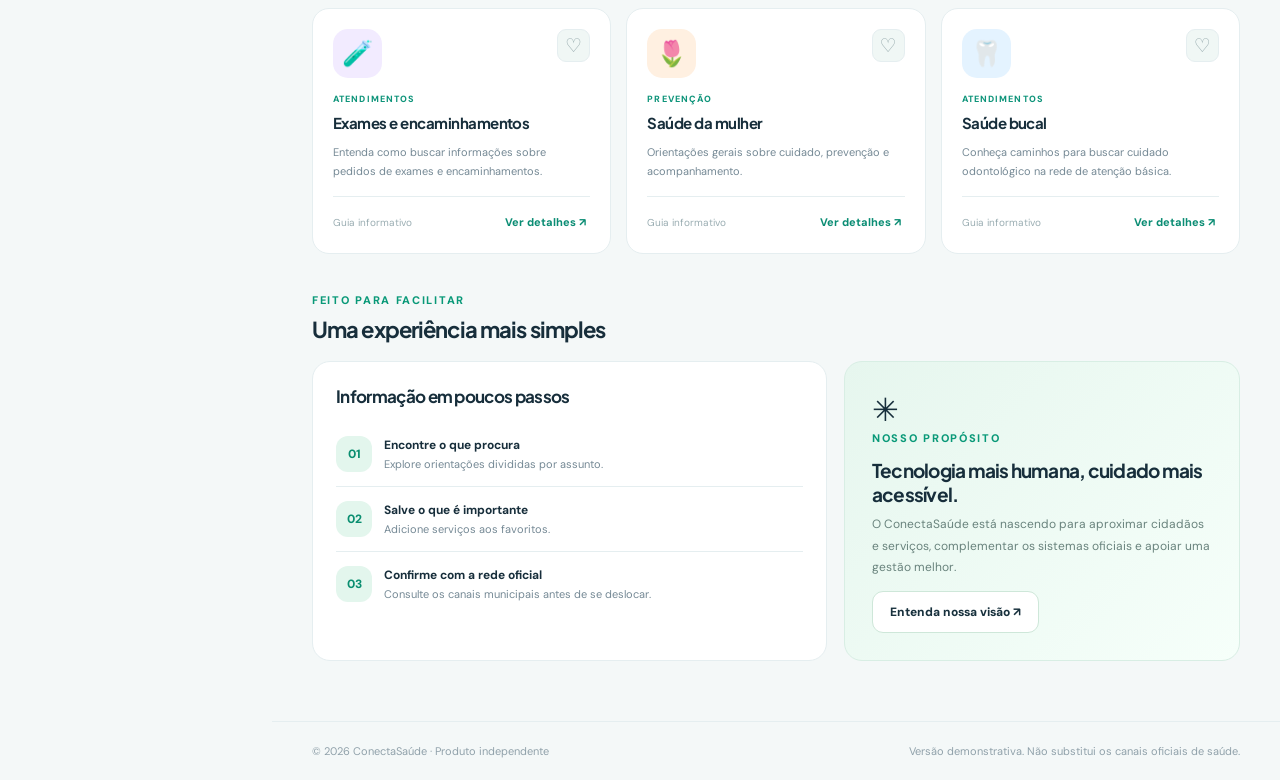
==== commit a2195109: "feat: evoluir UPA e ESF com sincronizacao, filas e relatorios operacionais" ====
--- a/index.html
+++ b/index.html
@@ -40,7 +40,7 @@
         
         
         
-        <a href="#gestao" data-nav="gestao"><span aria-hidden="true">▤</span> Painel profissional <em>DEMO</em></a>
+        <a href="#gestao" data-nav="gestao"><span aria-hidden="true">▤</span> Relatórios municipais</a>
         <a href="#administracao" data-nav="administracao"><span aria-hidden="true">⚙</span> Administração</a>
         <a href="#assinaturas" data-nav="assinaturas"><span aria-hidden="true">◈</span> Licenças <em>ADMIN</em></a>
         <a href="#sobre" data-nav="sobre"><span aria-hidden="true">ⓘ</span> Sobre o projeto</a>
--- a/docs/styles.css
+++ b/docs/styles.css
@@ -140,3 +140,37 @@
 .portal-content .input-field textarea{background:var(--bg)}
 @media(max-width:1150px){.portal-shell{grid-template-columns:1fr}.portal-nav{position:static;max-height:none}.portal-module-list{display:grid;grid-template-columns:repeat(2,minmax(0,1fr))}}
 @media(max-width:740px){.portal-choose{align-items:flex-start;flex-direction:column}.portal-choose select{width:100%;min-width:0}.portal-upa-grid,.portal-week{grid-template-columns:1fr}.portal-content>.data-grid,.portal-module-list{grid-template-columns:1fr}.portal-heading{align-items:flex-start;flex-wrap:wrap}.portal-heading>.btn{width:100%}.portal-request{align-items:flex-start;flex-direction:column}}
+
+/* UPA e ESF: operação municipal */
+.portal-queue-actions{display:flex;gap:9px;flex-wrap:wrap;margin:14px 0 9px}
+.portal-queue-actions .btn{padding:11px 16px;min-width:112px}
+.portal-queue-actions .btn:disabled{opacity:.4;cursor:not-allowed}
+.portal-overview-grid{display:grid;grid-template-columns:repeat(3,minmax(0,1fr));gap:12px}
+.portal-overview-grid .panel{display:flex;flex-direction:column;gap:9px;padding:18px}
+.portal-overview-grid .panel strong{font:800 29px "Plus Jakarta Sans",sans-serif;letter-spacing:-.04em}
+.portal-overview-grid .section-kicker{line-height:1.5}
+.portal-directory-toolbar{display:flex;flex-direction:column;gap:8px}
+.portal-directory-toolbar label{font-size:11px;font-weight:800;color:var(--muted)}
+.portal-directory-toolbar input{min-height:45px;border-radius:12px;border:1px solid var(--line);background:var(--surface);color:var(--text);padding:12px 15px}
+.portal-directory-toolbar input:focus{outline:2px solid #3fb89c;outline-offset:1px}
+#esfResults>.data-grid{grid-template-columns:repeat(2,minmax(0,1fr))}
+@media(max-width:720px){.portal-overview-grid{grid-template-columns:repeat(2,minmax(0,1fr))}#esfResults>.data-grid{grid-template-columns:1fr}}
+@media(max-width:480px){.portal-queue-actions .btn{flex:1}.portal-overview-grid{grid-template-columns:1fr 1fr}.portal-overview-grid .panel{padding:13px}.portal-overview-grid .panel strong{font-size:23px}}
+
+/* Indicadores operacionais por município — sem números fictícios */
+.report-toolbar{display:flex;align-items:end;justify-content:space-between;gap:14px;flex-wrap:wrap;margin:18px 0}
+.report-toolbar .input-field{min-width:min(100%,320px);flex:1;max-width:500px}
+.report-toolbar .input-field select{min-height:44px;padding:10px 12px;border:1px solid var(--line);border-radius:11px;background:var(--surface);color:var(--text)}
+.report-actions{display:flex;flex-wrap:wrap;gap:9px}
+.report-grid{display:grid;grid-template-columns:repeat(3,minmax(0,1fr));gap:14px;margin:18px 0}
+.report-stat{min-height:162px;display:flex;flex-direction:column;gap:9px;background:var(--surface);border:1px solid var(--line);border-radius:16px;padding:20px}
+.report-stat-icon{display:grid;place-items:center;width:39px;height:39px;border-radius:11px;background:var(--mint);color:#00775a;font-size:19px}
+.report-stat-name{font-size:11px;color:var(--muted);font-weight:700}
+.report-stat strong{font-size:30px;letter-spacing:-.05em}
+.report-stat small{font-size:10px;color:var(--muted)}
+.report-summary-grid{display:grid;grid-template-columns:1fr 1fr;gap:14px}
+.report-summary-grid .panel h2{font-size:32px;margin:10px 0}
+.report-summary-grid .panel p{color:var(--muted);font-size:12px;line-height:1.7}
+body.dark .report-stat-icon{background:#215045;color:#abecce}
+@media(max-width:850px){.report-grid{grid-template-columns:repeat(2,minmax(0,1fr))}.report-summary-grid{grid-template-columns:1fr}}
+@media(max-width:520px){.report-grid{grid-template-columns:1fr 1fr;gap:9px}.report-stat{padding:13px;min-height:150px}.report-stat strong{font-size:25px}.report-actions{width:100%}.report-actions .btn{flex:1}}
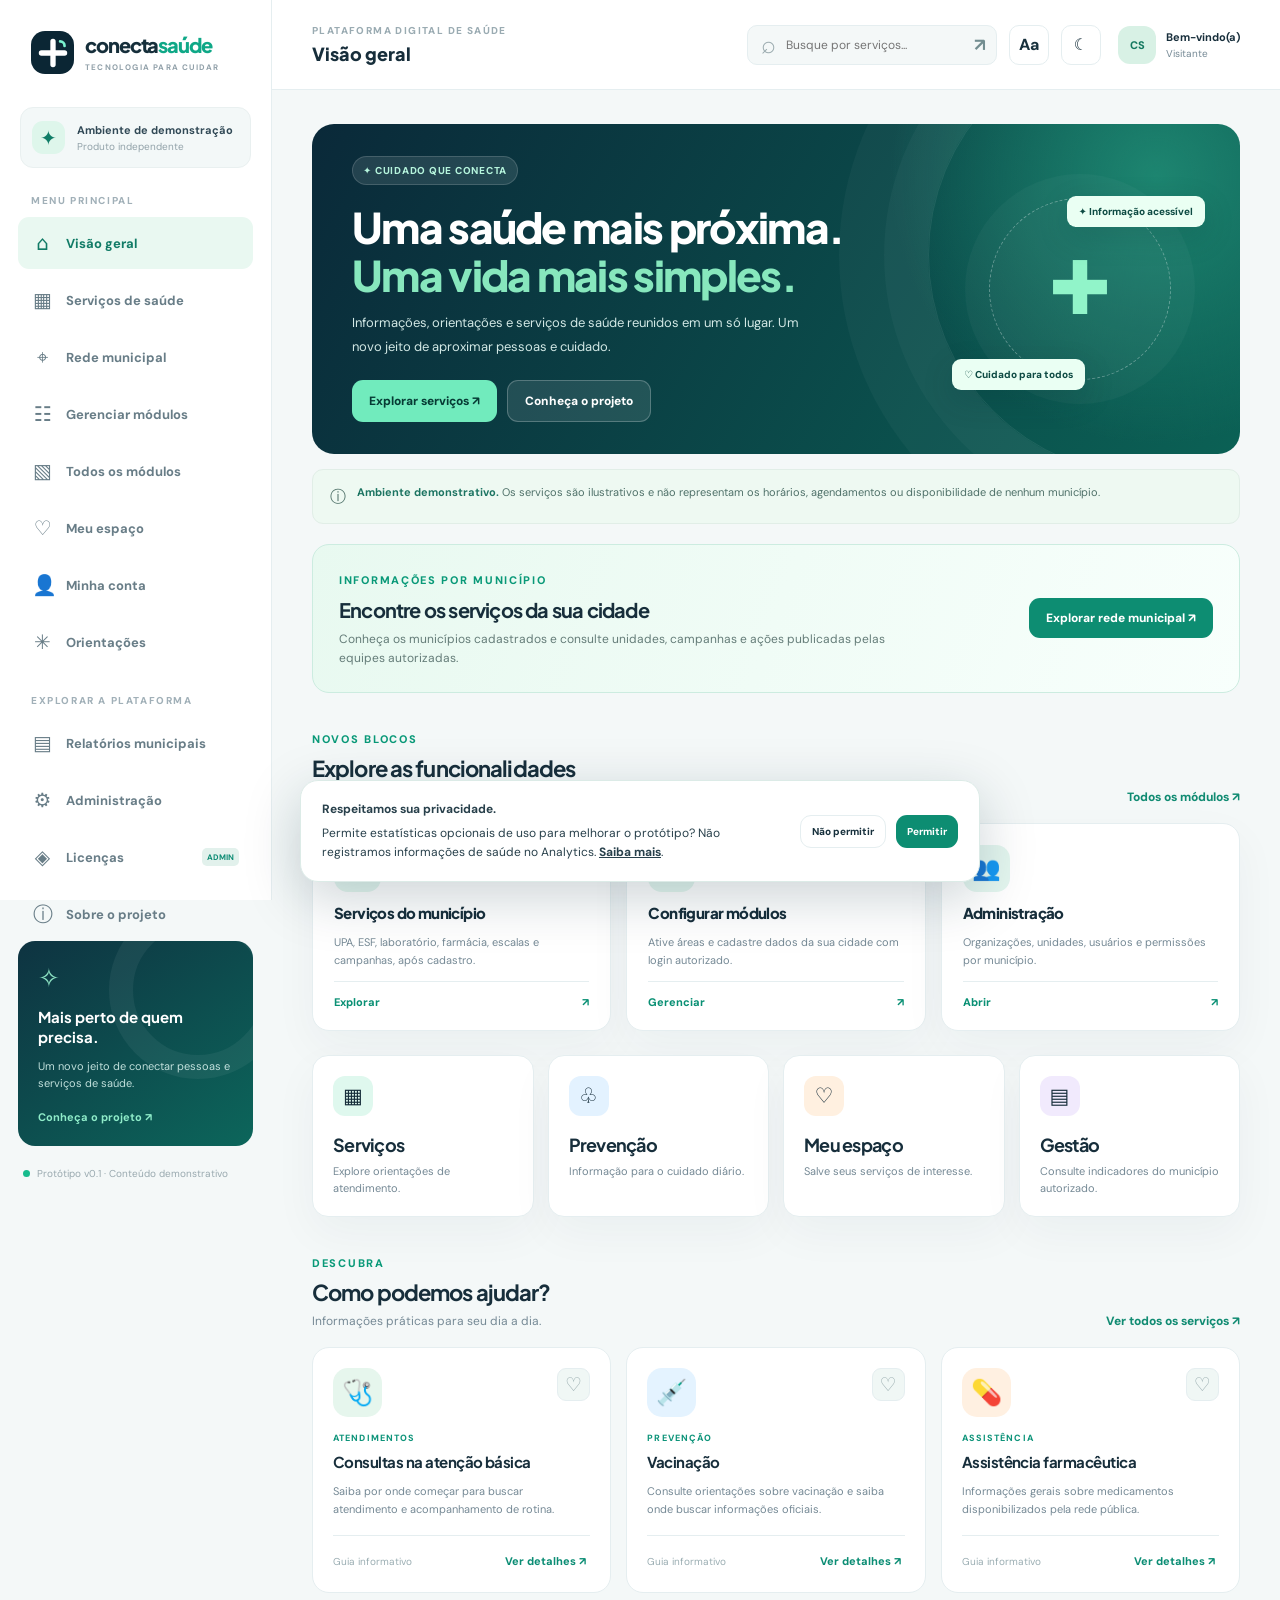
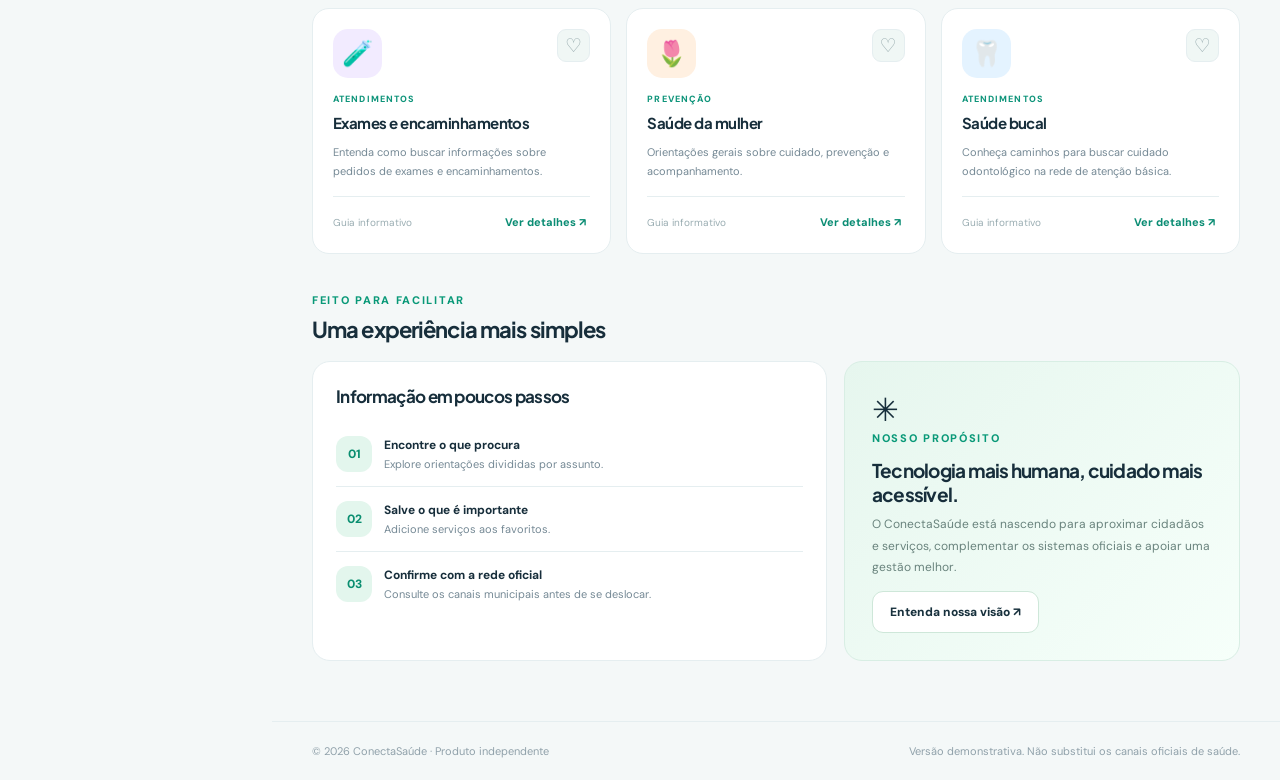
==== commit 23ca5c67: "feat: adaptar contas de cidadãos, avisos com cartaz, inscrições e PWA do ConecteBR" ====
--- a/index.html
+++ b/index.html
@@ -33,6 +33,7 @@
         <a href="#gestao-modulos" data-nav="gestao-modulos"><span aria-hidden="true">☷</span> Gerenciar módulos</a>
         <a href="#modulos" data-nav="modulos"><span aria-hidden="true">▧</span> Todos os módulos</a>
         <a href="#meu-espaco" data-nav="meu-espaco"><span aria-hidden="true">♡</span> Meu espaço</a>
+        <a href="#conta" data-nav="conta"><span aria-hidden="true">👤</span> Minha conta</a>
         <a href="#orientacoes" data-nav="orientacoes"><span aria-hidden="true">✳</span> Orientações</a>
       </nav>
       <p class="nav-label nav-label--second">EXPLORAR A PLATAFORMA</p>
--- a/docs/styles.css
+++ b/docs/styles.css
@@ -174,3 +174,28 @@
 body.dark .report-stat-icon{background:#215045;color:#abecce}
 @media(max-width:850px){.report-grid{grid-template-columns:repeat(2,minmax(0,1fr))}.report-summary-grid{grid-template-columns:1fr}}
 @media(max-width:520px){.report-grid{grid-template-columns:1fr 1fr;gap:9px}.report-stat{padding:13px;min-height:150px}.report-stat strong{font-size:25px}.report-actions{width:100%}.report-actions .btn{flex:1}}
+
+/* Central de avisos e área do cidadão */
+.portal-poster{display:block;width:100%;max-height:320px;object-fit:contain;border-radius:12px;background:var(--surface-alt);border:1px solid var(--line);margin:12px 0}
+.portal-highlight{display:flex;align-items:flex-start;flex-direction:column;gap:10px;border-radius:15px;background:var(--surface);border:1px solid var(--line);padding:21px}
+.portal-highlight h3{font-size:21px;margin:0;line-height:1.3}.portal-highlight p{font-size:12px;color:var(--muted);line-height:1.7;margin:0}
+.portal-notice-dialog{width:min(92vw,560px);max-height:88vh;border:0;border-radius:18px;padding:0;color:var(--text);background:var(--surface);box-shadow:0 20px 90px rgba(0,0,0,.35)}
+.portal-notice-dialog::backdrop{background:rgba(5,22,30,.7)}
+.portal-notice-modal{padding:23px;display:flex;flex-direction:column;gap:14px}
+.portal-notice-top{display:flex;align-items:center;justify-content:space-between;gap:10px}
+.portal-notice-top .btn{min-width:40px}.portal-notice-modal h2{font-size:24px;margin:0}.portal-notice-modal p{font-size:13px;line-height:1.65;margin:0}
+.portal-notice-modal img{width:100%;max-height:46vh;object-fit:contain;background:var(--surface-alt);border-radius:12px}
+.account-layout{display:grid;grid-template-columns:minmax(0,1.5fr) minmax(240px,.8fr);gap:17px;align-items:start}
+.account-auth h2{margin:20px 0 8px}.account-auth .module-form{margin-top:15px}
+.account-auth .filter-bar{flex-wrap:wrap}.account-auth .btn{margin:5px 0}
+.account-separator{color:var(--muted);font-size:12px;text-align:center;margin:17px 0}
+.account-about{display:flex;flex-direction:column;gap:14px}.account-about h3{font-size:20px;margin:0}
+.account-about p{font-size:12px;color:var(--muted);line-height:1.7;margin:0}
+.account-summary{display:flex;justify-content:space-between;align-items:center;gap:14px;padding:19px;background:var(--surface);border:1px solid var(--line);border-radius:15px;margin:17px 0}
+.account-summary strong{font-size:14px}.account-summary p{font-size:11px;color:var(--muted);margin:6px 0}
+.account-records{display:grid;grid-template-columns:repeat(2,minmax(0,1fr));gap:12px}
+.account-record{display:flex;flex-direction:column;align-items:flex-start;gap:9px}
+.account-record h3{font-size:16px;margin:0}.account-record p,.account-record small{font-size:11px;color:var(--muted);margin:0}
+.portal-directory-toolbar select{min-height:42px;border:1px solid var(--line);border-radius:10px;background:var(--surface);color:var(--text);padding:10px}
+@media(max-width:850px){.account-layout{grid-template-columns:1fr}}
+@media(max-width:620px){.account-records{grid-template-columns:1fr}.account-summary{align-items:flex-start;flex-direction:column}.portal-notice-modal{padding:16px}}
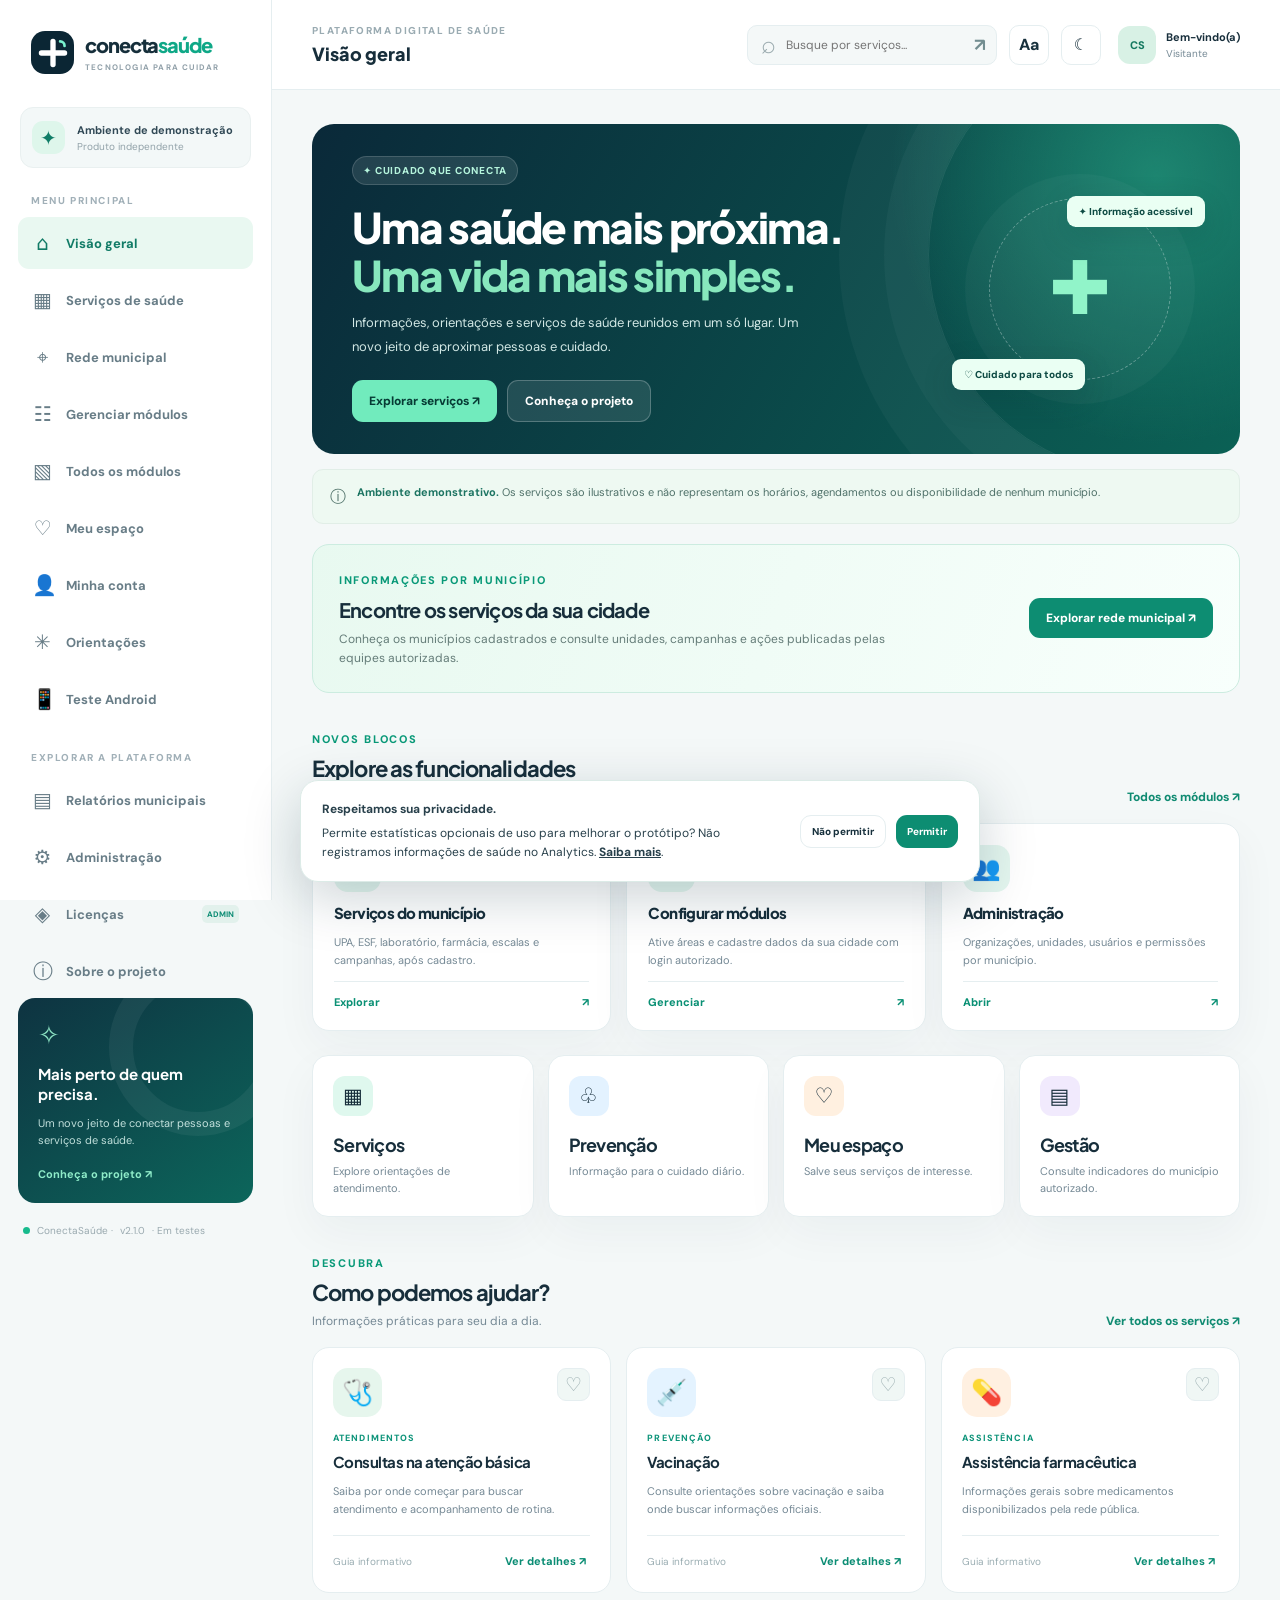
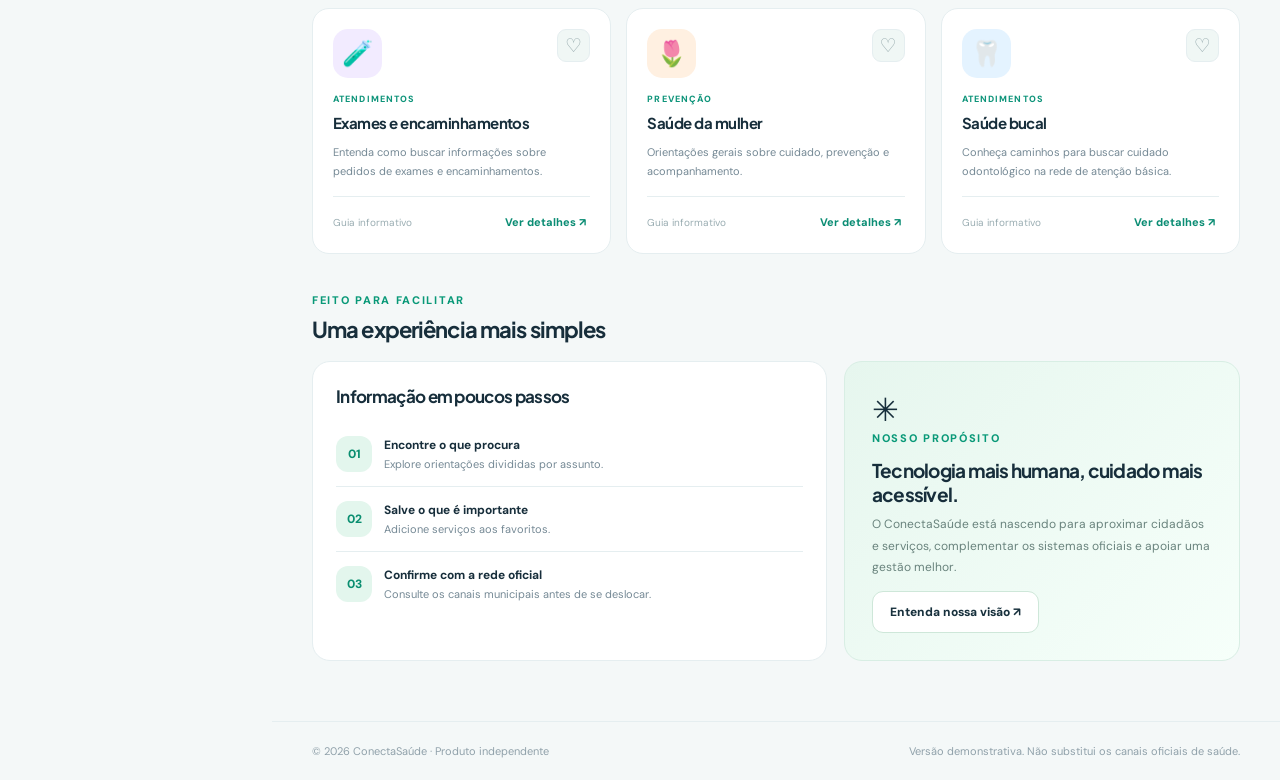
==== commit 7a7d8998: "feat(android): PWA instalavel com menu mobile, diagnostico e plano Play Store" ====
--- a/index.html
+++ b/index.html
@@ -6,8 +6,15 @@
   <meta name="theme-color" content="#0b2431">
   <meta name="description" content="ConectaSaúde: serviços, informações e cuidado mais perto de você. Plataforma independente em demonstração.">
   <meta name="color-scheme" content="light dark">
+  <meta name="application-name" content="ConectaSaúde">
+  <meta name="mobile-web-app-capable" content="yes">
+  <meta name="apple-mobile-web-app-capable" content="yes">
+  <meta name="apple-mobile-web-app-title" content="ConectaSaúde">
+  <meta name="apple-mobile-web-app-status-bar-style" content="default">
   <title>ConectaSaúde | Saúde mais próxima</title>
+  <link rel="icon" type="image/png" sizes="192x192" href="./docs/icon-192.png">
   <link rel="icon" type="image/svg+xml" href="./docs/icon.svg">
+  <link rel="apple-touch-icon" href="./docs/icon-192.png">
   <link rel="manifest" href="./docs/manifest.webmanifest">
   <link rel="preconnect" href="https://fonts.googleapis.com">
   <link rel="preconnect" href="https://fonts.gstatic.com" crossorigin>
@@ -35,6 +42,7 @@
         <a href="#meu-espaco" data-nav="meu-espaco"><span aria-hidden="true">♡</span> Meu espaço</a>
         <a href="#conta" data-nav="conta"><span aria-hidden="true">👤</span> Minha conta</a>
         <a href="#orientacoes" data-nav="orientacoes"><span aria-hidden="true">✳</span> Orientações</a>
+        <a href="#teste-android" data-nav="teste-android"><span aria-hidden="true">📱</span> Teste Android</a>
       </nav>
       <p class="nav-label nav-label--second">EXPLORAR A PLATAFORMA</p>
       <nav class="sidebar-nav" aria-label="Ferramentas de demonstração">
@@ -48,7 +56,7 @@
       </nav>
       <div class="sidebar-bottom">
         <div class="help-card"><span class="help-illustration" aria-hidden="true">✧</span><strong>Mais perto de quem precisa.</strong><p>Um novo jeito de conectar pessoas e serviços de saúde.</p><a href="#sobre">Conheça o projeto <span aria-hidden="true">↗</span></a></div>
-        <div class="sidebar-foot"><span class="status-dot"></span> Protótipo v0.1 · Conteúdo demonstrativo</div>
+        <div class="sidebar-foot"><span class="status-dot"></span> ConectaSaúde · <span data-version-label>v2.1.0</span> · Em testes</div>
       </div>
     </aside>
     <div class="workspace-main">
@@ -65,18 +73,41 @@
           <div class="profile-chip" aria-label="Ambiente de demonstração"><span class="avatar">CS</span><span><strong>Bem-vindo(a)</strong><small>Visitante</small></span></div>
         </div>
       </header>
+      <div id="connectionState" class="connection-state" role="status" hidden></div>
+      <div id="pwaMessage" class="pwa-message" role="status" hidden></div>
       <main id="view" class="page-content" tabindex="-1" aria-live="polite">
         <div class="loading"><span class="loading-dot"></span> Preparando sua experiência...</div>
       </main>
       <footer class="footer"><span>© <span id="year"></span> ConectaSaúde · Produto independente</span><span>Versão demonstrativa. Não substitui os canais oficiais de saúde.</span></footer>
     </div>
     <nav class="bottom-nav" aria-label="Navegação para celular">
-      <a href="#inicio" data-nav="inicio"><span>⌂</span> Início</a>
-      <a href="#rede" data-nav="rede"><span>⌖</span> Minha cidade</a>
-      <a href="#meu-espaco" data-nav="meu-espaco"><span>♡</span> Meu espaço</a>
-      <a href="#modulos" data-nav="modulos"><span>▧</span> Módulos</a>
+      <a href="#inicio" data-nav="inicio"><span aria-hidden="true">⌂</span> Início</a>
+      <a href="#rede" data-nav="rede"><span aria-hidden="true">⌖</span> Minha cidade</a>
+      <a href="#conta" data-nav="conta"><span aria-hidden="true">👤</span> Minha conta</a>
+      <a href="#gestao-modulos" data-nav="gestao-modulos"><span aria-hidden="true">⚙</span> Gestão</a>
+      <button type="button" class="mobile-more" id="mobileMenuButton" aria-haspopup="dialog" aria-controls="mobileMenu" aria-expanded="false"><span aria-hidden="true">☷</span> Mais</button>
     </nav>
   </div>
+  <dialog id="mobileMenu" class="mobile-menu" aria-label="Todas as áreas do aplicativo">
+    <div class="mobile-menu-head"><div><small>CON ECTA SAÚDE</small><h2>Mais opções</h2></div><button type="button" id="mobileMenuClose" class="icon-button" aria-label="Fechar menu">×</button></div>
+    <p class="nav-label">PARA VOCÊ</p>
+    <div class="mobile-menu-links">
+      <a href="#inicio">⌂ Início</a><a href="#rede">⌖ Minha cidade</a><a href="#servicos">✳ Serviços de saúde</a>
+      <a href="#conta">👤 Minha conta</a><a href="#meu-espaco">♡ Meu espaço</a><a href="#orientacoes">✚ Orientações</a>
+    </div>
+    <p class="nav-label">ADMINISTRAÇÃO</p>
+    <div class="mobile-menu-links">
+      <a href="#gestao-modulos">⚙ Gerenciar módulos</a><a href="#administracao">👥 Administração e acessos</a>
+      <a href="#gestao">▤ Relatórios municipais</a><a href="#assinaturas">◈ Licenças</a>
+      <a href="#modulos">▧ Todos os módulos</a>
+    </div>
+    <p class="nav-label">APP NO CELULAR</p>
+    <div class="mobile-menu-links">
+      <a href="#teste-android">📱 Diagnóstico do Android</a><button type="button" data-pwa-action="install">⬇ Instalar aplicativo</button>
+      <button type="button" data-pwa-action="check">↻ Procurar atualização</button>
+      <a href="#sobre">ⓘ Sobre o ConectaSaúde</a>
+    </div><p class="mobile-menu-version" data-version-label>Versão 2.1.0</p>
+  </dialog>
   <dialog id="serviceDialog" class="service-dialog" aria-labelledby="dialogTitle">
     <div id="dialogContent"></div>
   </dialog>
--- a/docs/styles.css
+++ b/docs/styles.css
@@ -199,3 +199,89 @@
 .portal-directory-toolbar select{min-height:42px;border:1px solid var(--line);border-radius:10px;background:var(--surface);color:var(--text);padding:10px}
 @media(max-width:850px){.account-layout{grid-template-columns:1fr}}
 @media(max-width:620px){.account-records{grid-template-columns:1fr}.account-summary{align-items:flex-start;flex-direction:column}.portal-notice-modal{padding:16px}}
+
+/* Acesso granular por setor, configurado pelo Superadmin */
+.sector-checklist{grid-column:1/-1;border:1px solid var(--line);border-radius:14px;padding:17px 15px;margin:10px 0;background:var(--surface-alt)}
+.sector-checklist legend{padding:0 8px;font-size:13px;font-weight:800}
+.sector-checklist>p{font-size:11px;color:var(--muted);margin:0 0 15px}
+.sector-grid{display:grid;grid-template-columns:repeat(3,minmax(0,1fr));gap:9px}
+.sector-check{display:flex;align-items:flex-start;gap:9px;border:1px solid var(--line);border-radius:11px;background:var(--surface);padding:11px 12px;cursor:pointer}
+.sector-check:has(input:checked){border-color:var(--brand);background:var(--mint)}
+.sector-check input{margin:3px 0 0;accent-color:var(--brand)}
+.sector-check strong,.sector-check small{display:block;line-height:1.5}
+.sector-check strong{font-size:11px}.sector-check small{font-size:10px;color:var(--muted)}
+.member-actions{display:flex;gap:7px;flex-wrap:wrap}
+.member-actions .btn{font-size:11px;white-space:nowrap}
+@media(max-width:900px){.sector-grid{grid-template-columns:repeat(2,minmax(0,1fr))}}
+@media(max-width:560px){.sector-grid{grid-template-columns:1fr}.member-actions .btn{width:100%}}
+
+/* Android / PWA v2.1.0 — navegação acessível, status de conexão e instalação */
+[hidden]{display:none!important}
+body{overflow-x:hidden}
+button,select,input,textarea{max-width:100%}
+input,textarea,select{font-size:max(16px,1rem)}
+.connection-state{padding:10px 20px;background:#65380e;color:#fff;font-weight:700;font-size:12px;text-align:center}
+.pwa-message{position:fixed;bottom:18px;left:50%;transform:translateX(-50%);z-index:80;display:flex;align-items:center;justify-content:space-between;gap:12px;width:min(680px,calc(100vw - 28px));background:#102f38;color:#fff;border:1px solid #365c63;border-radius:16px;box-shadow:0 12px 35px #001f2680;padding:13px 16px;font-size:12px;line-height:1.5}
+.pwa-message .btn{white-space:nowrap;flex-shrink:0;font-size:11px}
+.mobile-more{border:0;background:transparent;color:var(--muted);display:none;flex-direction:column;align-items:center;justify-content:center;gap:3px;font-weight:700;font-size:10px}
+.mobile-more span{font-size:23px;line-height:1}
+.mobile-more:focus-visible{outline:3px solid #70d6b7;outline-offset:-2px}
+.mobile-menu{display:none;border:0;border-radius:22px 22px 0 0;max-height:min(88dvh,860px);width:100%;max-width:100%;margin:auto 0 0;padding:20px 18px max(22px,env(safe-area-inset-bottom));color:var(--text);background:var(--surface);box-shadow:0 -22px 70px #0019205c;overflow:auto;overscroll-behavior:contain}
+.mobile-menu[open]{display:block}
+.mobile-menu::backdrop{background:rgba(0,20,28,.68)}
+.mobile-menu-head{display:flex;align-items:center;justify-content:space-between;gap:12px;margin-bottom:17px}
+.mobile-menu-head h2{margin:5px 0 0;font-size:24px}
+.mobile-menu-head small{font-size:10px;letter-spacing:1px;font-weight:800;color:var(--brand)}
+.mobile-menu .nav-label{font-size:10px;font-weight:800;margin:17px 0 10px;color:var(--muted)}
+.mobile-menu-links{display:grid;grid-template-columns:repeat(2,minmax(0,1fr));gap:9px}
+.mobile-menu-links a,.mobile-menu-links button{display:flex;align-items:center;justify-content:flex-start;text-align:left;min-height:49px;border-radius:11px;border:1px solid var(--line);background:var(--surface-alt);color:var(--text);padding:11px;font-size:12px;font-weight:700;line-height:1.4}
+.mobile-menu-links a:active,.mobile-menu-links button:active{background:var(--mint)}
+.mobile-menu-version{margin:18px 0 0;text-align:center;font-size:11px;color:var(--muted)}
+.android-test-hero{display:flex;align-items:center;justify-content:space-between;gap:16px;border-radius:20px;background:linear-gradient(120deg,#082f3b,#116b61);color:#fff;padding:24px;margin:18px 0}
+.android-test-hero .section-kicker{color:#b4e9d5}
+.android-test-hero h2{font-size:24px;margin:9px 0}
+.android-test-hero p{font-size:12px;color:#d4efe6;line-height:1.7;max-width:440px}
+.android-test-hero img{border-radius:22px;width:108px;height:108px;flex-shrink:0}
+.android-test-actions{display:flex;flex-wrap:wrap;gap:9px;margin-top:17px}
+.android-test-hero .btn-outline{background:transparent;color:#fff;border:1px solid #c3e7dd}
+.android-test-h2{font-size:17px;margin:0 0 15px}
+.android-test-rows{display:grid;gap:8px}
+.android-test-row{display:flex;align-items:center;gap:11px;padding:12px 0;border-bottom:1px solid var(--line)}
+.android-test-row>div{flex:1;min-width:0}
+.android-test-row strong,.android-test-row small{display:block}
+.android-test-row strong{font-size:12px}
+.android-test-row small{font-size:10px;line-height:1.55;color:var(--muted);margin-top:4px;overflow-wrap:anywhere}
+.android-test-emoji{width:35px;height:35px;flex-shrink:0;display:grid;place-items:center;border-radius:11px;background:var(--surface-alt);font-size:17px}
+.android-test-result{flex-shrink:0;max-width:130px;text-align:right;font-size:11px;font-weight:800;color:var(--muted)}
+.android-test-result.good{color:#148069}
+.android-test-result.warn{color:#b77310}
+.android-test-result.bad{color:#d34e4e}
+.android-test-steps{display:grid;gap:9px}
+.android-test-steps a{display:flex;align-items:center;gap:9px;padding:15px;border:1px solid var(--line);border-radius:12px;background:var(--surface-alt)}
+.android-test-steps a>strong{font-size:12px;min-width:135px}
+.android-test-steps a>small{font-size:11px;color:var(--muted);line-height:1.55;flex:1}
+.android-test-steps a>span{font-size:22px;color:var(--brand)}
+@media(max-width:900px){
+ .mobile-more{display:flex;width:20%;min-width:0}
+ .bottom-nav a{width:20%;min-width:0;padding:6px 2px;font-size:9.5px}
+ .bottom-nav{gap:0;justify-content:space-between}
+ .page-content{padding-bottom:calc(100px + env(safe-area-inset-bottom))}
+ .footer{padding-bottom:calc(100px + env(safe-area-inset-bottom))}
+ .pwa-message{bottom:calc(81px + env(safe-area-inset-bottom))}
+}
+@media(max-width:520px){
+ .mobile-menu-links{grid-template-columns:1fr 1fr}
+ .mobile-menu-links a,.mobile-menu-links button{font-size:11px;padding:10px}
+ .android-test-hero{padding:19px 16px}
+ .android-test-hero img{width:74px;height:74px;border-radius:16px;align-self:flex-start}
+ .android-test-hero h2{font-size:20px}
+ .android-test-actions .btn{flex:1;min-height:44px;font-size:11px}
+ .android-test-row{align-items:flex-start}
+ .android-test-result{max-width:95px;font-size:10px}
+ .android-test-steps a{align-items:flex-start}
+ .android-test-steps a>strong{min-width:92px}
+ .pwa-message{flex-direction:column;align-items:stretch;text-align:center}
+}
+@media(prefers-reduced-motion:reduce){
+ .mobile-menu,.pwa-message{scroll-behavior:auto;animation:none}
+}
